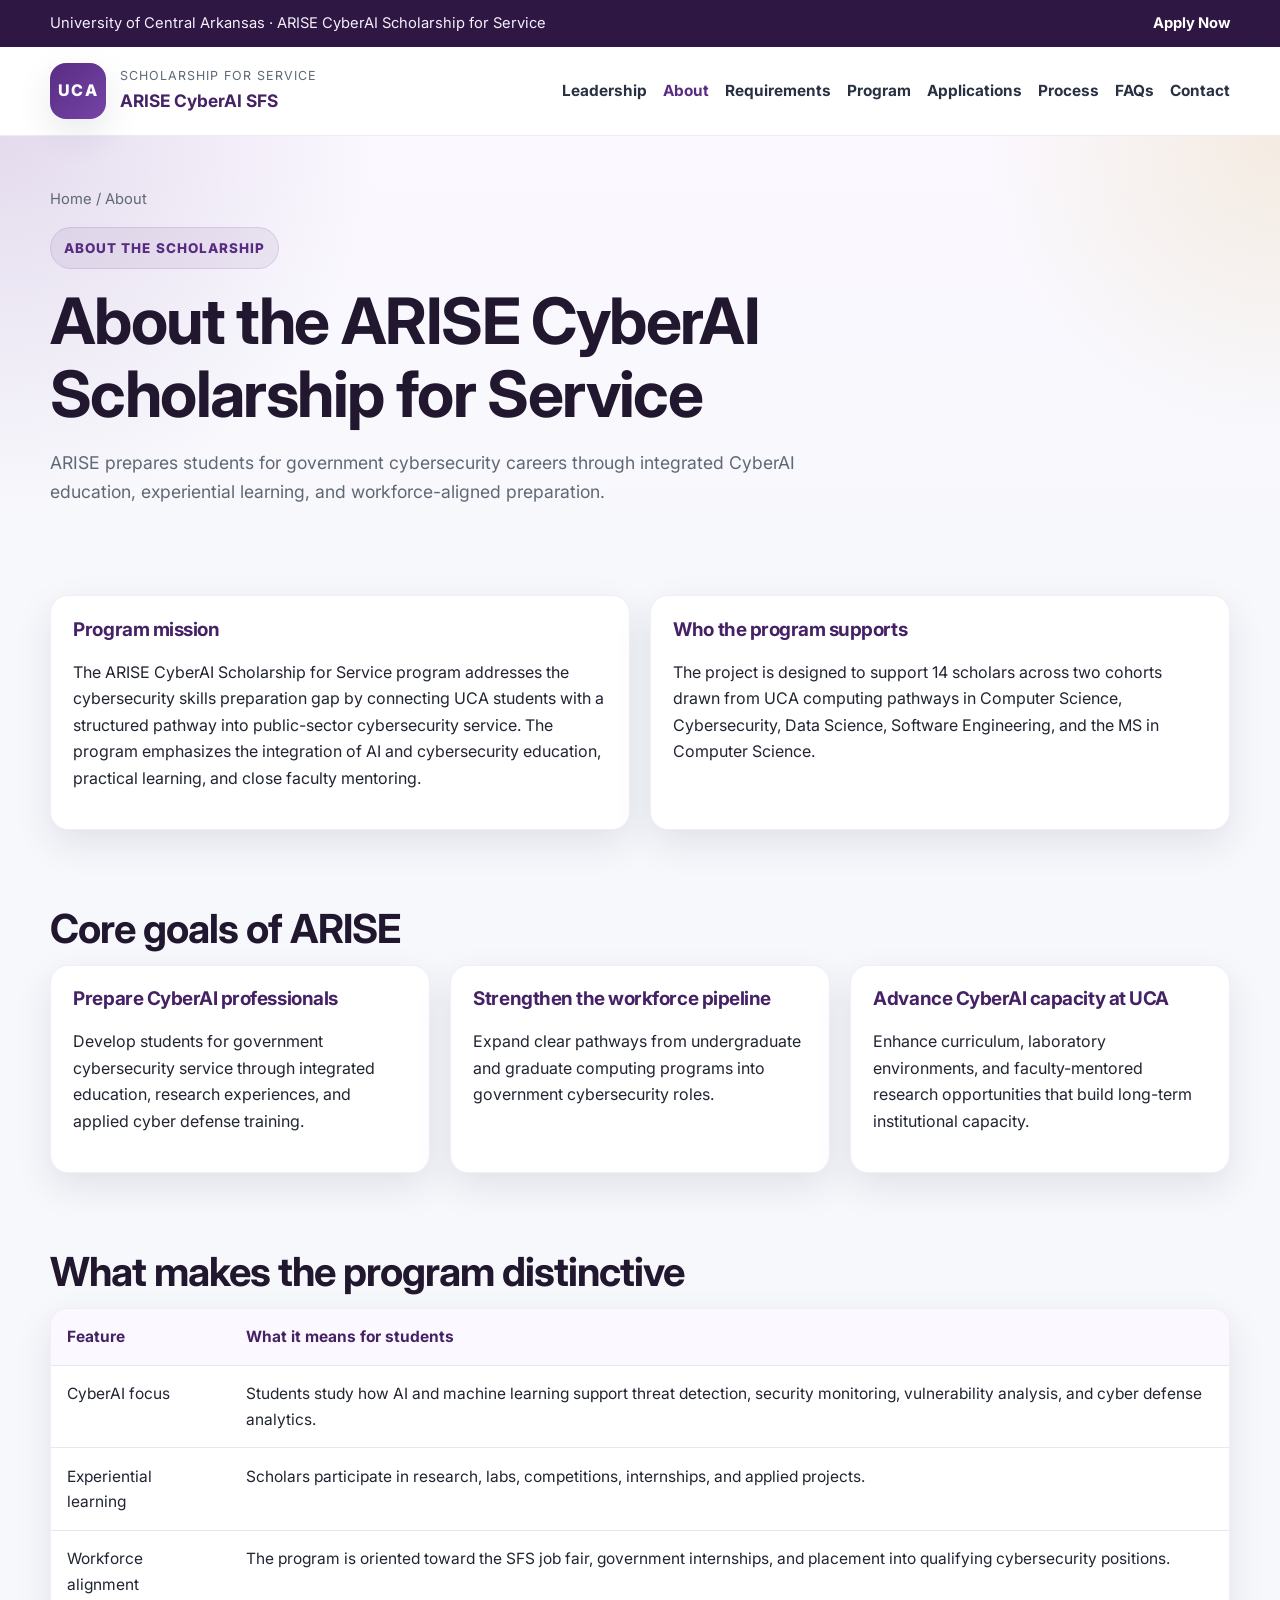
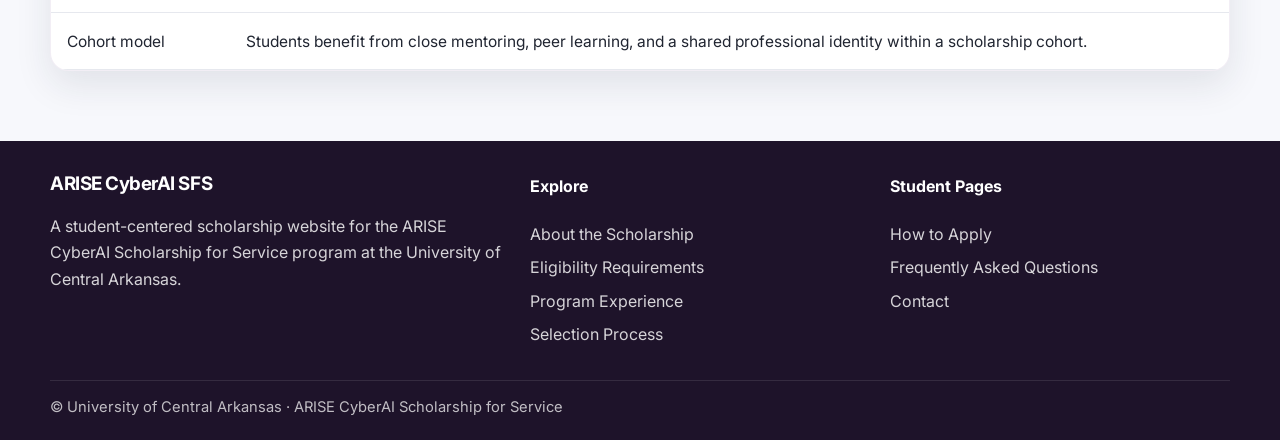
==== about.html @ b88fd4d5 "Update about.html" ====
<!DOCTYPE html>
<html lang="en">
<head>
  <meta charset="UTF-8" />
  <meta name="viewport" content="width=device-width, initial-scale=1.0" />
  <meta name="description" content="ARISE CyberAI Scholarship for Service at the University of Central Arkansas." />
  <title>About | ARISE CyberAI SFS</title>
  <link rel="preconnect" href="https://fonts.googleapis.com">
  <link rel="preconnect" href="https://fonts.gstatic.com" crossorigin>
  <link href="https://fonts.googleapis.com/css2?family=Inter:wght@400;500;600;700;800&display=swap" rel="stylesheet">
  <link rel="stylesheet" href="styles.css" />
</head>
<body>
  <div class="topbar">
    <div class="container">
      <div>University of Central Arkansas · ARISE CyberAI Scholarship for Service</div>
      <div><a href="applications.html">Apply Now</a></div>
    </div>
  </div>
  <header class="site-header">
    <div class="container header-inner">
      <a class="brand" href="index.html" aria-label="ARISE CyberAI SFS home">
        <div class="brand-mark">UCA</div>
        <div>
          <small>Scholarship for Service</small>
          <strong>ARISE CyberAI SFS</strong>
        </div>
      </a>
      <button class="nav-toggle" aria-expanded="false" aria-label="Open navigation">Menu</button>
      <nav>
        <ul><li><a href="leadership.html">Leadership</a></li><li><a href="about.html" class="active">About</a></li><li><a href="requirements.html" class="">Requirements</a></li><li><a href="program.html" class="">Program</a></li><li><a href="applications.html" class="">Applications</a></li><li><a href="process.html" class="">Process</a></li><li><a href="faqs.html" class="">FAQs</a></li><li><a href="contact.html" class="">Contact</a></li></ul>
      </nav>
    </div>
  </header>
  <section class="hero hero-simple"><div class="container"><div class="breadcrumbs"><a href="index.html">Home</a> / About</div><div class="eyebrow">About the Scholarship</div><h1>About the ARISE CyberAI Scholarship for Service</h1><p class="lead">ARISE prepares students for government cybersecurity careers through integrated CyberAI education, experiential learning, and workforce-aligned preparation.</p></div></section>
  <main>
<section><div class="container">
  <div class="grid-2">
    <article class="card">
      <h3>Program mission</h3>
      <p>The ARISE CyberAI Scholarship for Service program addresses the cybersecurity skills preparation gap by connecting UCA students with a structured pathway into public-sector cybersecurity service. The program emphasizes the integration of AI and cybersecurity education, practical learning, and close faculty mentoring.</p>
    </article>
    <article class="card">
      <h3>Who the program supports</h3>
      <p>The project is designed to support 14 scholars across two cohorts drawn from UCA computing pathways in Computer Science, Cybersecurity, Data Science, Software Engineering, and the MS in Computer Science.</p>
    </article>
  </div>
</div></section>
<section><div class="container">
  <h2 class="section-title">Core goals of ARISE</h2>
  <div class="grid-3">
    <article class="card"><h3>Prepare CyberAI professionals</h3><p>Develop students for government cybersecurity service through integrated education, research experiences, and applied cyber defense training.</p></article>
    <article class="card"><h3>Strengthen the workforce pipeline</h3><p>Expand clear pathways from undergraduate and graduate computing programs into government cybersecurity roles.</p></article>
    <article class="card"><h3>Advance CyberAI capacity at UCA</h3><p>Enhance curriculum, laboratory environments, and faculty-mentored research opportunities that build long-term institutional capacity.</p></article>
  </div>
</div></section>
<section><div class="container">
  <h2 class="section-title">What makes the program distinctive</h2>
  <div class="table-wrap">
    <table>
      <thead><tr><th>Feature</th><th>What it means for students</th></tr></thead>
      <tbody>
        <tr><td>CyberAI focus</td><td>Students study how AI and machine learning support threat detection, security monitoring, vulnerability analysis, and cyber defense analytics.</td></tr>
        <tr><td>Experiential learning</td><td>Scholars participate in research, labs, competitions, internships, and applied projects.</td></tr>
        <tr><td>Workforce alignment</td><td>The program is oriented toward the SFS job fair, government internships, and placement into qualifying cybersecurity positions.</td></tr>
        <tr><td>Cohort model</td><td>Students benefit from close mentoring, peer learning, and a shared professional identity within a scholarship cohort.</td></tr>
      </tbody>
    </table>
  </div>
</div></section>
</main>
  <footer>
    <div class="container footer-grid">
      <div>
        <h3>ARISE CyberAI SFS</h3>
        <p>A student-centered scholarship website for the ARISE CyberAI Scholarship for Service program at the University of Central Arkansas.</p>
      </div>
      <div>
        <h4>Explore</h4>
        <ul>
          <li><a href="about.html">About the Scholarship</a></li>
          <li><a href="requirements.html">Eligibility Requirements</a></li>
          <li><a href="program.html">Program Experience</a></li>
          <li><a href="process.html">Selection Process</a></li>
        </ul>
      </div>
      <div>
        <h4>Student Pages</h4>
        <ul>
          <li><a href="applications.html">How to Apply</a></li>
          <li><a href="faqs.html">Frequently Asked Questions</a></li>
          <li><a href="contact.html">Contact</a></li>
        </ul>
      </div>
    </div>
    <div class="container footer-bottom">© University of Central Arkansas · ARISE CyberAI Scholarship for Service</div>
  </footer>
  <script src="script.js"></script>
</body>
</html>
---- styles.css ----
/* ARISE CyberAI SFS Website */
:root {
  --uca-purple: #582c83;
  --uca-purple-dark: #452166;
  --uca-purple-soft: #f4eef9;
  --uca-gray: #7c878e;
  --text: #202531;
  --muted: #5f6875;
  --line: #e6e8ee;
  --bg: #f7f8fc;
  --white: #ffffff;
  --gold: #d4b15a;
  --success: #0f766e;
  --danger: #a53b3b;
  --shadow: 0 14px 36px rgba(29, 35, 58, 0.10);
  --radius: 18px;
  --radius-sm: 12px;
  --maxw: 1180px;
}
* { box-sizing: border-box; }
html { scroll-behavior: smooth; }
body {
  margin: 0;
  font-family: Inter, system-ui, -apple-system, BlinkMacSystemFont, "Segoe UI", sans-serif;
  color: var(--text);
  background: var(--bg);
  line-height: 1.65;
}
a { color: var(--uca-purple); text-decoration: none; }
a:hover { text-decoration: underline; }
img { max-width: 100%; display: block; }
.container { width: min(var(--maxw), calc(100% - 2rem)); margin: 0 auto; }
.topbar {
  background: #2f1744;
  color: #f4effa;
  font-size: 0.92rem;
}
.topbar .container {
  display: flex; justify-content: space-between; gap: 1rem; flex-wrap: wrap; padding: 0.7rem 0;
}
.topbar a { color: #fff; font-weight: 700; }
.site-header {
  position: sticky; top: 0; z-index: 1000;
  background: rgba(255,255,255,0.94); backdrop-filter: blur(10px);
  border-bottom: 1px solid rgba(88,44,131,0.10);
}
.header-inner {
  display: flex; align-items: center; justify-content: space-between; gap: 1rem; padding: 1rem 0;
}
.brand { display:flex; align-items:center; gap:0.9rem; color: inherit; text-decoration:none; }
.brand:hover { text-decoration:none; }
.brand-mark {
  width:56px; height:56px; border-radius:16px; display:grid; place-items:center;
  background: linear-gradient(135deg, var(--uca-purple), #7644a7); color:#fff; font-weight:800; letter-spacing:0.08em;
  box-shadow: var(--shadow);
}
.brand small { display:block; font-size:0.78rem; color:var(--muted); text-transform:uppercase; letter-spacing:0.08em; }
.brand strong { display:block; font-size:1.08rem; color:var(--uca-purple-dark); }
.nav-toggle {
  display:none; border:0; background: var(--uca-purple); color:#fff; padding:0.72rem 1rem; border-radius:12px; font-weight:700; cursor:pointer;
}
nav ul { list-style:none; display:flex; gap:1rem; padding:0; margin:0; align-items:center; flex-wrap:wrap; }
nav a { color:#283041; font-weight:700; font-size:0.96rem; }
nav a:hover, nav a.active { color:var(--uca-purple); text-decoration:none; }
.btn {
  display:inline-flex; align-items:center; justify-content:center; gap:0.45rem;
  padding:0.92rem 1.2rem; border-radius:13px; font-weight:800; border:1px solid transparent; text-decoration:none;
  transition:0.2s ease; cursor:pointer;
}
.btn:hover { transform: translateY(-1px); text-decoration:none; }
.btn-primary { background: var(--uca-purple); color:#fff; box-shadow: var(--shadow); }
.btn-primary:hover { background: var(--uca-purple-dark); }
.btn-secondary { background:#fff; color:var(--uca-purple); border-color: rgba(88,44,131,0.18); }
.btn-light { background: rgba(255,255,255,0.16); border-color: rgba(255,255,255,0.30); color:#fff; }
.hero {
  background:
    radial-gradient(circle at top right, rgba(212,177,90,0.18), transparent 22%),
    radial-gradient(circle at top left, rgba(88,44,131,0.14), transparent 28%),
    linear-gradient(180deg, #fbf8ff 0%, #f7f8fc 100%);
  padding: 4.25rem 0 3rem;
}
.hero-grid { display:grid; grid-template-columns: 1.3fr 0.95fr; gap:2rem; align-items:center; }
.hero-simple { padding: 3.2rem 0 2.1rem; }
.eyebrow {
  display:inline-flex; align-items:center; gap:0.5rem; margin-bottom:1rem;
  font-size:0.84rem; font-weight:800; letter-spacing:0.08em; text-transform:uppercase;
  color: var(--uca-purple); background: rgba(88,44,131,0.08); border:1px solid rgba(88,44,131,0.12);
  padding:0.55rem 0.8rem; border-radius:999px;
}
h1, h2, h3 { line-height:1.14; letter-spacing:-0.025em; }
h1 { font-size: clamp(2.25rem, 5vw, 4rem); margin:0 0 1rem; color:#21172f; }
.hero h1 { max-width: 760px; }
.lead { font-size:1.1rem; color: var(--muted); max-width: 780px; }
.hero-actions, .button-row { display:flex; gap:0.85rem; flex-wrap:wrap; margin-top:1.35rem; }
.hero-card, .card, .faq-item, .timeline-item, .contact-card, .table-wrap, .notice, .highlight-panel {
  background: var(--white); border:1px solid rgba(88,44,131,0.08); border-radius: var(--radius); box-shadow: var(--shadow);
}
.hero-card { padding: 1.5rem; }
.hero-card h2 { margin:0 0 0.6rem; color: var(--uca-purple-dark); font-size:1.2rem; }
.hero-card p { color: var(--muted); margin-top:0; }
.stat-grid { display:grid; grid-template-columns: repeat(2, minmax(0,1fr)); gap:0.85rem; margin-top:1rem; }
.stat { border:1px solid var(--line); border-radius:15px; padding:1rem; background: linear-gradient(180deg, #fff, #faf8fd); }
.stat strong { display:block; font-size:1.6rem; color: var(--uca-purple); margin-bottom:0.2rem; }
.stat span { color: var(--muted); font-size:0.92rem; }
section { padding: 2.35rem 0; }
.section-title { font-size: clamp(1.65rem, 3.2vw, 2.5rem); margin:0 0 0.85rem; color:#21172f; }
.section-intro { color: var(--muted); max-width: 850px; margin-bottom: 1.4rem; }
.grid-2 { display:grid; grid-template-columns: repeat(2, minmax(0,1fr)); gap:1.25rem; }
.grid-3 { display:grid; grid-template-columns: repeat(3, minmax(0,1fr)); gap:1.25rem; }
.card { padding: 1.4rem; }
.card h3 { margin-top:0; font-size:1.18rem; color: var(--uca-purple-dark); }
.kicker { color:var(--uca-purple); font-weight:800; text-transform:uppercase; letter-spacing:0.08em; font-size:0.78rem; }
.list-clean { margin:0.4rem 0 0; padding-left:1.15rem; }
.list-clean li { margin:0.4rem 0; }
.callout-band {
  background: linear-gradient(135deg, var(--uca-purple), #6f3fa0); color:#fff; padding: 2.6rem 0; margin-top: 1rem;
}
.callout-band h2 { margin-top:0; color:#fff; }
.callout-band p { color: rgba(255,255,255,0.92); }
.table-wrap { overflow-x:auto; }
table { width:100%; border-collapse: collapse; font-size:0.97rem; }
th, td { padding:0.95rem 1rem; border-bottom:1px solid var(--line); vertical-align: top; }
th { text-align:left; color: var(--uca-purple-dark); background:#fbf8ff; }
.timeline { display:grid; gap:1rem; }
.timeline-item { padding:1.25rem 1.25rem 1.15rem; position:relative; }
.timeline-item .step { display:inline-grid; place-items:center; width:34px; height:34px; border-radius:50%; background: var(--uca-purple); color:#fff; font-weight:800; margin-bottom:0.8rem; }
.faq-list { display:grid; gap:1rem; }
.faq-item { overflow:hidden; }
.faq-question {
  width:100%; border:0; background:transparent; text-align:left; padding:1.15rem 1.25rem; font:inherit; font-weight:800; color:#241b33; cursor:pointer;
  display:flex; justify-content:space-between; gap:1rem; align-items:center;
}
.faq-answer { padding:0 1.25rem 1.15rem; color: var(--muted); display:none; }
.faq-item.open .faq-answer { display:block; }
.faq-item.open .faq-question span:last-child { transform: rotate(45deg); }
.notice { padding:1rem 1.15rem; border-left: 4px solid var(--uca-purple); }
.highlight-panel { padding:1.35rem; background: linear-gradient(180deg, #ffffff, #faf8fd); }
.breadcrumbs { font-size:0.92rem; color:var(--muted); margin-bottom:1rem; }
.breadcrumbs a { color: var(--muted); }
.contact-grid { display:grid; grid-template-columns: 0.95fr 1.05fr; gap:1.25rem; }
.contact-card { padding:1.35rem; }
.contact-card h3 { margin-top:0; color: var(--uca-purple-dark); }
.form-grid { display:grid; grid-template-columns: repeat(2, minmax(0,1fr)); gap:0.95rem; }
label { display:block; font-weight:700; margin-bottom:0.38rem; color:#283041; }
input, select, textarea {
  width:100%; padding:0.92rem 0.95rem; border-radius:12px; border:1px solid #d7dce7; background:#fff; font:inherit; color:inherit;
}
textarea { min-height: 160px; resize: vertical; }
input:focus, select:focus, textarea:focus { outline:2px solid rgba(88,44,131,0.14); border-color: var(--uca-purple); }
footer {
  margin-top:2rem; background:#1e132a; color:#f1edf6;
}
.footer-grid { display:grid; grid-template-columns: 1.15fr 0.85fr 0.85fr; gap:1.25rem; padding:2rem 0; }
footer h3, footer h4 { color:#fff; margin-top:0; }
footer p, footer li, footer a { color: rgba(255,255,255,0.82); }
footer ul { list-style:none; padding:0; margin:0; display:grid; gap:0.45rem; }
.footer-bottom { padding:0.9rem 0 1.3rem; border-top:1px solid rgba(255,255,255,0.10); color: rgba(255,255,255,0.72); font-size:0.92rem; }
.page-actions { display:flex; gap:0.8rem; flex-wrap:wrap; margin-top:1.2rem; }
@media (max-width: 980px) {
  .hero-grid, .grid-2, .grid-3, .contact-grid, .footer-grid { grid-template-columns: 1fr; }
  .nav-toggle { display:inline-flex; }
  nav {
    display:none; position:absolute; inset:100% 1rem auto 1rem; background:#fff; border:1px solid rgba(88,44,131,0.12); border-radius:16px; box-shadow: var(--shadow); padding:1rem;
  }
  nav.open { display:block; }
  nav ul { flex-direction:column; align-items:flex-start; }
}
@media (max-width: 700px) {
  .stat-grid, .form-grid { grid-template-columns: 1fr; }
  .hero, .hero-simple { padding-top: 2.6rem; }
  h1 { font-size: 2.25rem; }
}
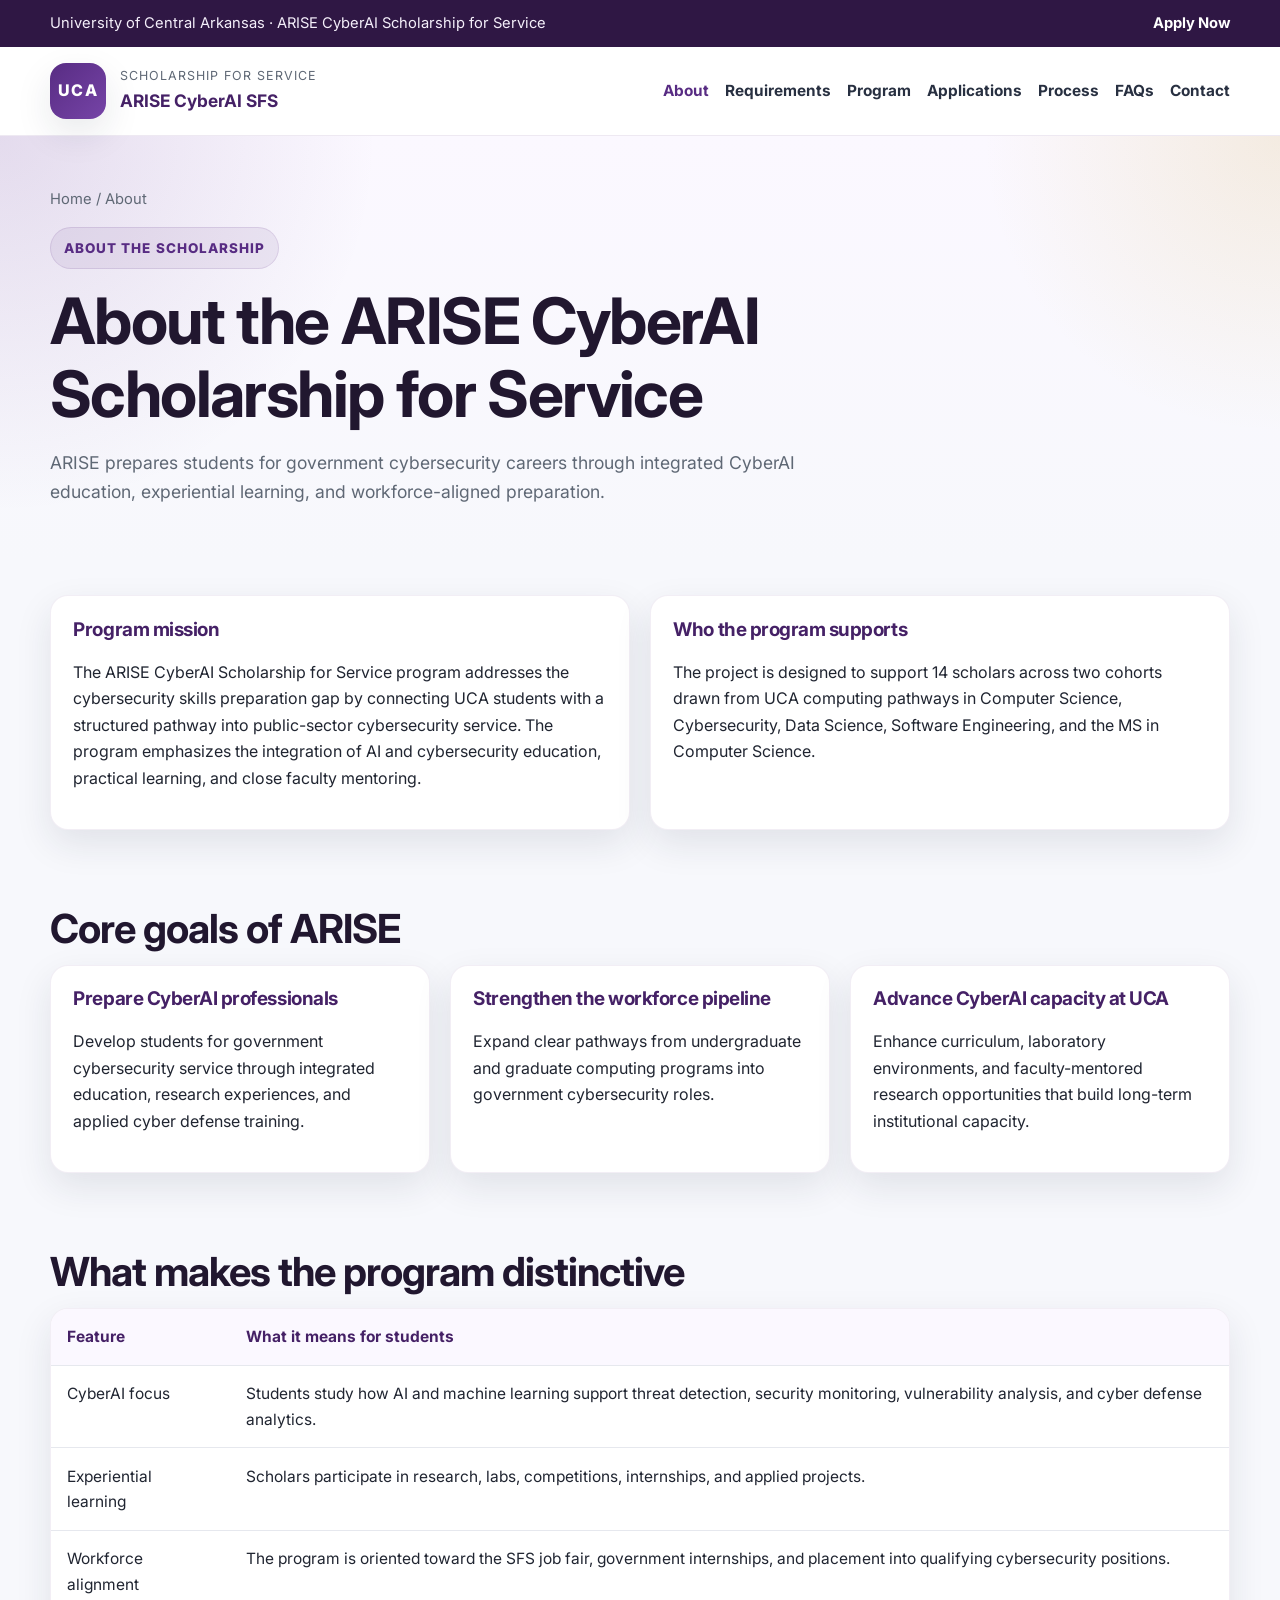
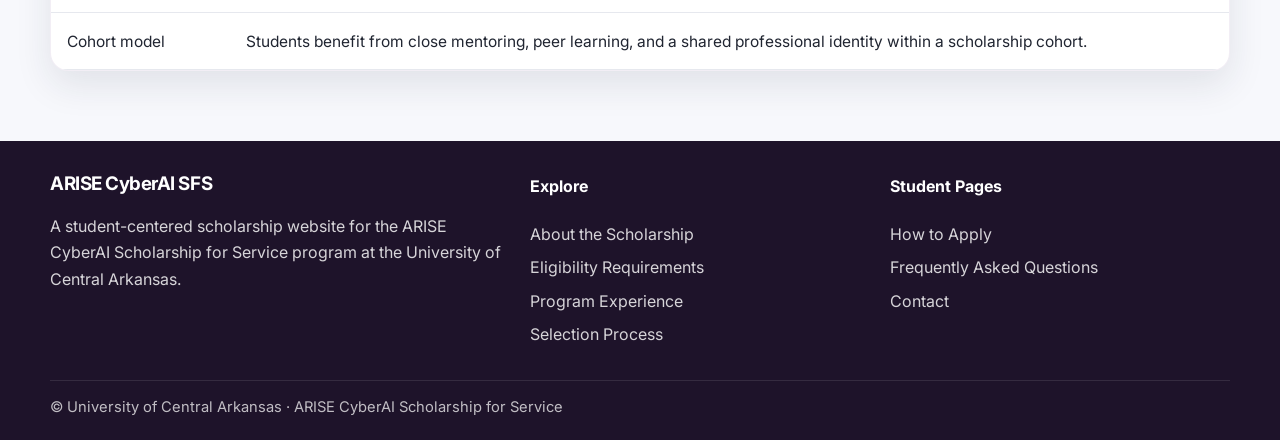
==== commit 45e0e495: "Update about.html" ====
--- a/about.html
+++ b/about.html
@@ -28,7 +28,7 @@
       </a>
       <button class="nav-toggle" aria-expanded="false" aria-label="Open navigation">Menu</button>
       <nav>
-        <ul><li><a href="leadership.html">Leadership</a></li><li><a href="about.html" class="active">About</a></li><li><a href="requirements.html" class="">Requirements</a></li><li><a href="program.html" class="">Program</a></li><li><a href="applications.html" class="">Applications</a></li><li><a href="process.html" class="">Process</a></li><li><a href="faqs.html" class="">FAQs</a></li><li><a href="contact.html" class="">Contact</a></li></ul>
+        <ul><li><a href="about.html" class="active">About</a></li><li><a href="requirements.html" class="">Requirements</a></li><li><a href="program.html" class="">Program</a></li><li><a href="applications.html" class="">Applications</a></li><li><a href="process.html" class="">Process</a></li><li><a href="faqs.html" class="">FAQs</a></li><li><a href="contact.html" class="">Contact</a></li></ul>
       </nav>
     </div>
   </header>
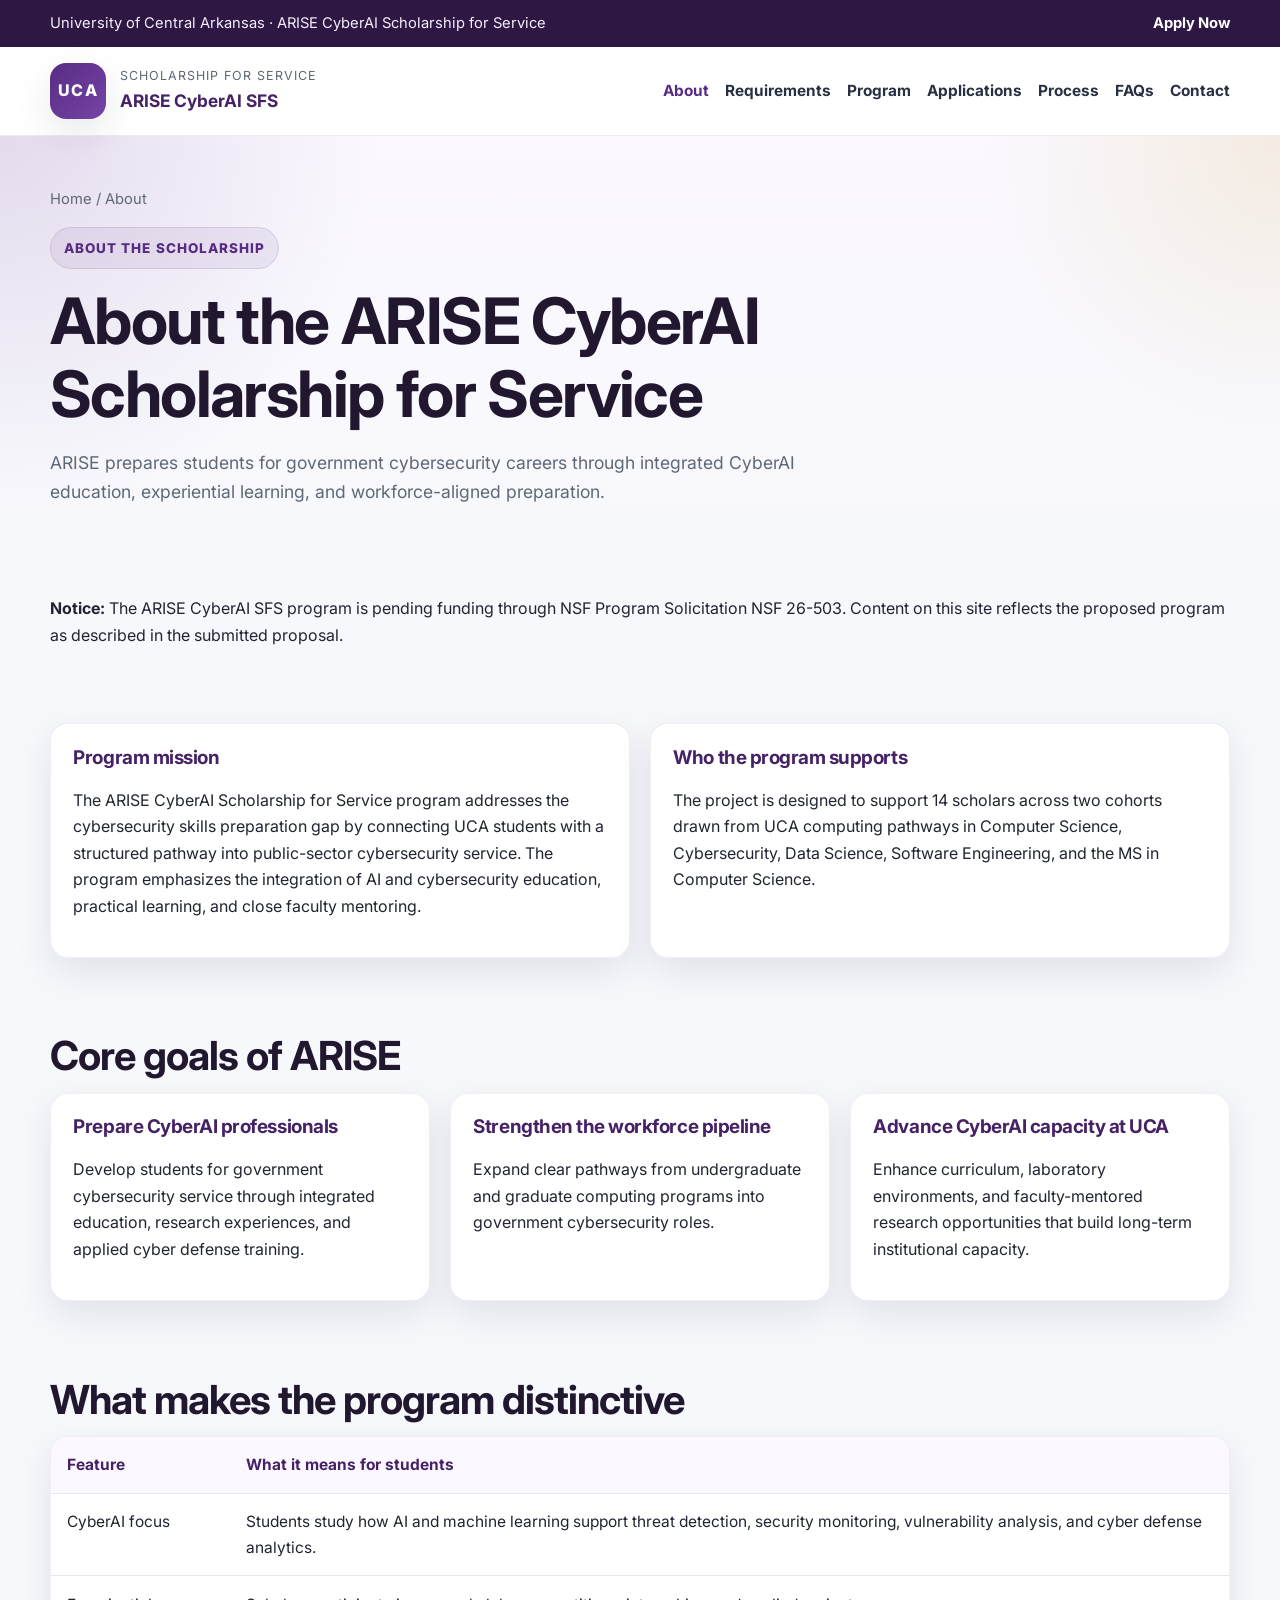
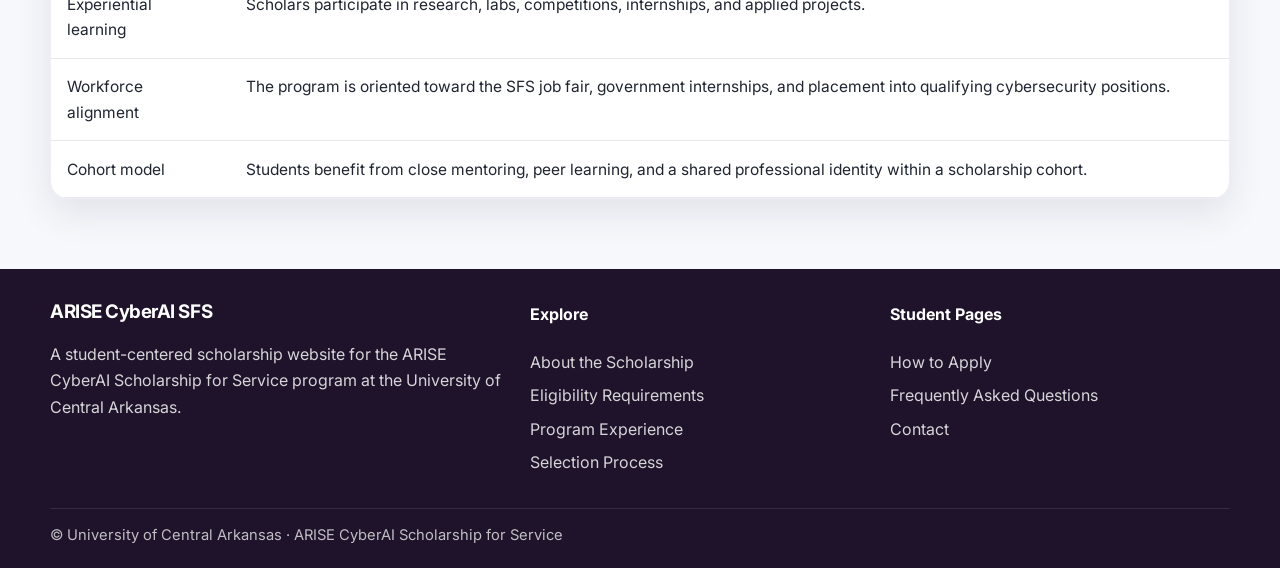
==== commit 7118c5a7: "Update about.html" ====
--- a/about.html
+++ b/about.html
@@ -32,8 +32,20 @@
       </nav>
     </div>
   </header>
-  <section class="hero hero-simple"><div class="container"><div class="breadcrumbs"><a href="index.html">Home</a> / About</div><div class="eyebrow">About the Scholarship</div><h1>About the ARISE CyberAI Scholarship for Service</h1><p class="lead">ARISE prepares students for government cybersecurity careers through integrated CyberAI education, experiential learning, and workforce-aligned preparation.</p></div></section>
-  <main>
+  <section class="hero hero-simple"><div class="container"><div class="breadcrumbs"><a href="index.html">Home</a> / About</div><div class="eyebrow">About the Scholarship</div><h1>About the ARISE CyberAI Scholarship for Service</h1><p class="lead">ARISE prepares students for government cybersecurity careers through integrated CyberAI education, experiential learning, and workforce-aligned preparation.</p></div>
+  
+</section>
+
+<section>
+  <div class="container">
+    <div class="alert-warning">
+      <strong>Notice:</strong> The ARISE CyberAI SFS program is pending funding through NSF Program Solicitation NSF 26-503. Content on this site reflects the proposed program as described in the submitted proposal.
+    </div>
+  </div>
+</section>
+
+<main>
+  
 <section><div class="container">
   <div class="grid-2">
     <article class="card">
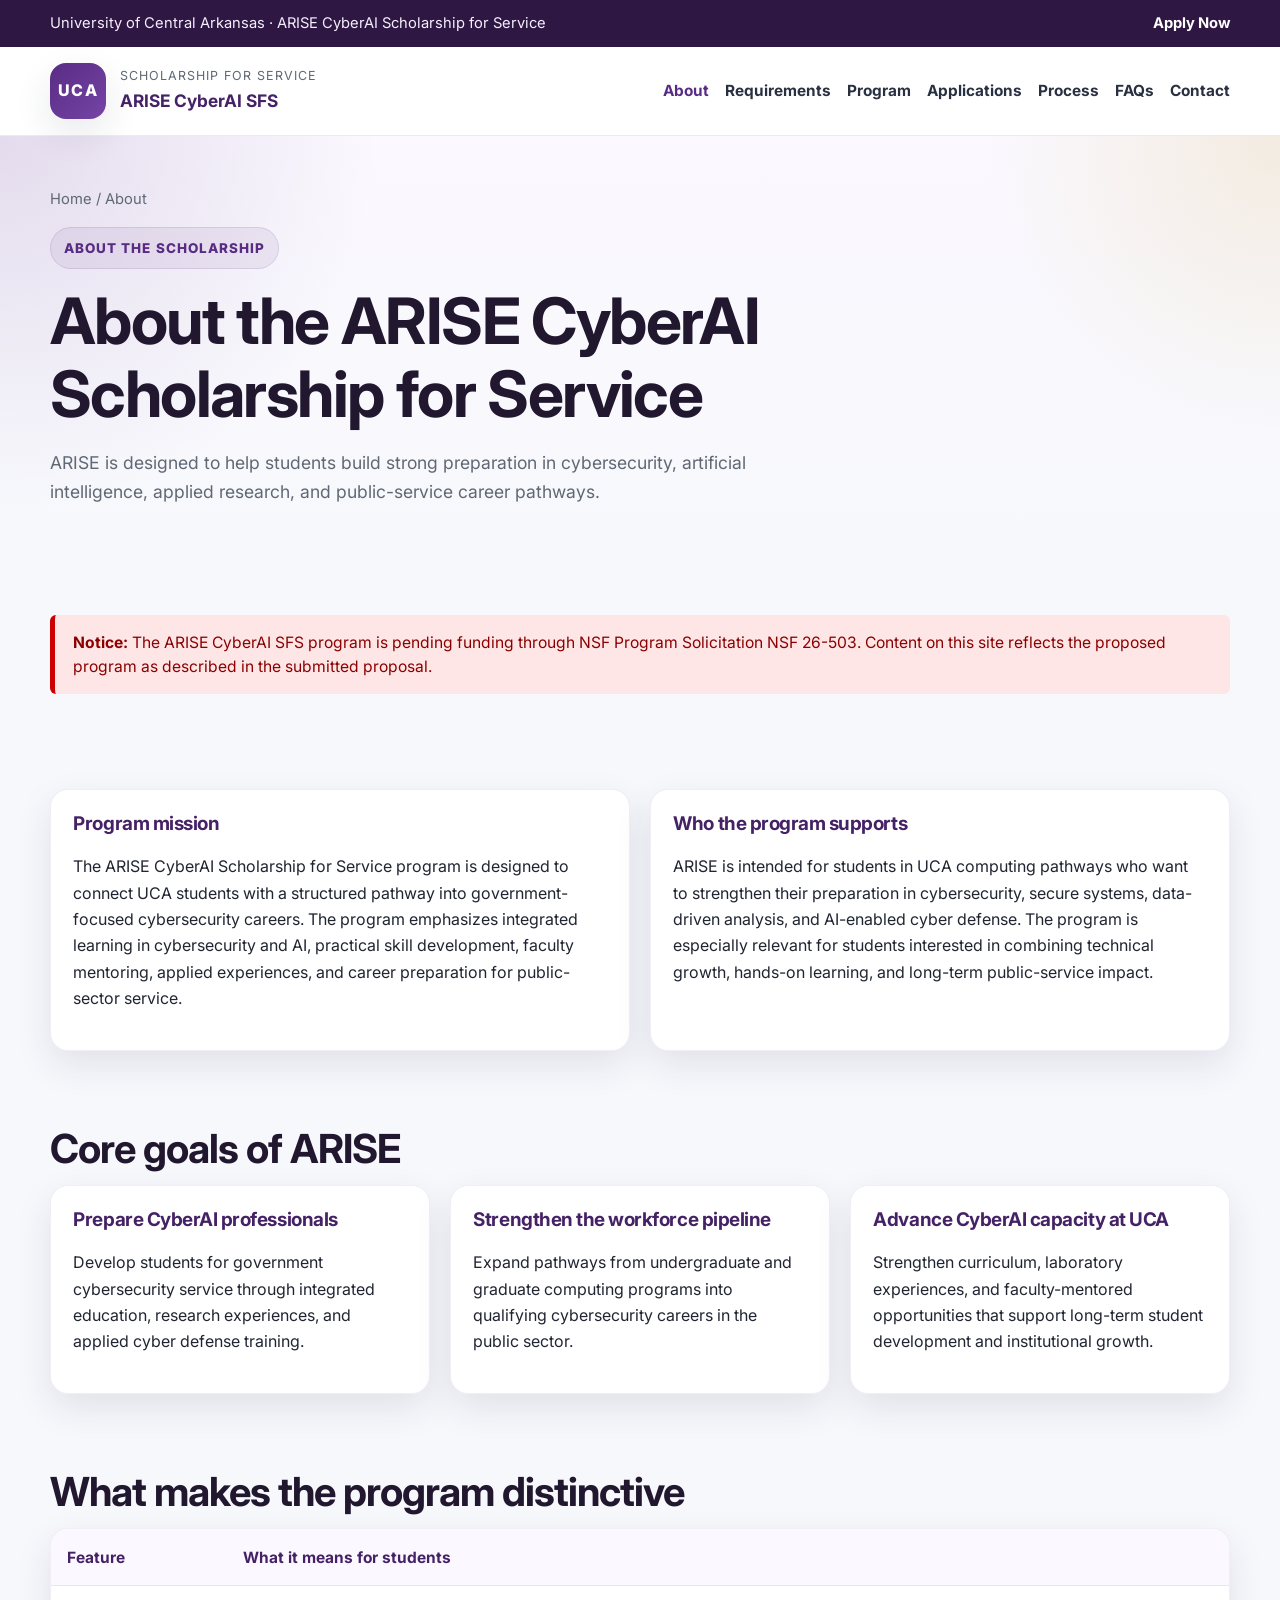
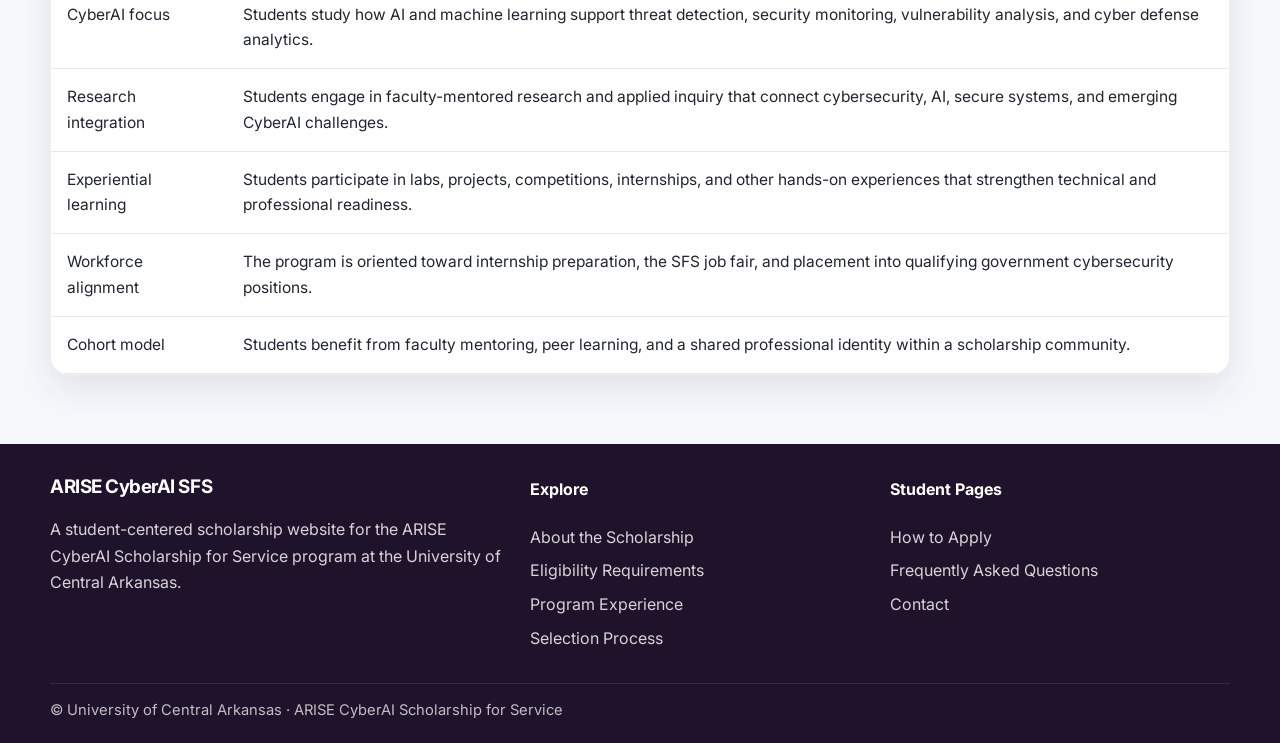
==== commit d134aa85: "Update about.html" ====
--- a/about.html
+++ b/about.html
@@ -17,6 +17,7 @@
       <div><a href="applications.html">Apply Now</a></div>
     </div>
   </div>
+
   <header class="site-header">
     <div class="container header-inner">
       <a class="brand" href="index.html" aria-label="ARISE CyberAI SFS home">
@@ -28,59 +29,151 @@
       </a>
       <button class="nav-toggle" aria-expanded="false" aria-label="Open navigation">Menu</button>
       <nav>
-        <ul><li><a href="about.html" class="active">About</a></li><li><a href="requirements.html" class="">Requirements</a></li><li><a href="program.html" class="">Program</a></li><li><a href="applications.html" class="">Applications</a></li><li><a href="process.html" class="">Process</a></li><li><a href="faqs.html" class="">FAQs</a></li><li><a href="contact.html" class="">Contact</a></li></ul>
+        <ul>
+          <li><a href="about.html" class="active">About</a></li>
+          <li><a href="requirements.html">Requirements</a></li>
+          <li><a href="program.html">Program</a></li>
+          <li><a href="applications.html">Applications</a></li>
+          <li><a href="process.html">Process</a></li>
+          <li><a href="faqs.html">FAQs</a></li>
+          <li><a href="contact.html">Contact</a></li>
+        </ul>
       </nav>
     </div>
   </header>
-  <section class="hero hero-simple"><div class="container"><div class="breadcrumbs"><a href="index.html">Home</a> / About</div><div class="eyebrow">About the Scholarship</div><h1>About the ARISE CyberAI Scholarship for Service</h1><p class="lead">ARISE prepares students for government cybersecurity careers through integrated CyberAI education, experiential learning, and workforce-aligned preparation.</p></div>
-  
-</section>
-
-<section>
-  <div class="container">
-    <div class="alert-warning">
-      <strong>Notice:</strong> The ARISE CyberAI SFS program is pending funding through NSF Program Solicitation NSF 26-503. Content on this site reflects the proposed program as described in the submitted proposal.
-    </div>
-  </div>
-</section>
-
-<main>
-  
-<section><div class="container">
-  <div class="grid-2">
-    <article class="card">
-      <h3>Program mission</h3>
-      <p>The ARISE CyberAI Scholarship for Service program addresses the cybersecurity skills preparation gap by connecting UCA students with a structured pathway into public-sector cybersecurity service. The program emphasizes the integration of AI and cybersecurity education, practical learning, and close faculty mentoring.</p>
-    </article>
-    <article class="card">
-      <h3>Who the program supports</h3>
-      <p>The project is designed to support 14 scholars across two cohorts drawn from UCA computing pathways in Computer Science, Cybersecurity, Data Science, Software Engineering, and the MS in Computer Science.</p>
-    </article>
-  </div>
-</div></section>
-<section><div class="container">
-  <h2 class="section-title">Core goals of ARISE</h2>
-  <div class="grid-3">
-    <article class="card"><h3>Prepare CyberAI professionals</h3><p>Develop students for government cybersecurity service through integrated education, research experiences, and applied cyber defense training.</p></article>
-    <article class="card"><h3>Strengthen the workforce pipeline</h3><p>Expand clear pathways from undergraduate and graduate computing programs into government cybersecurity roles.</p></article>
-    <article class="card"><h3>Advance CyberAI capacity at UCA</h3><p>Enhance curriculum, laboratory environments, and faculty-mentored research opportunities that build long-term institutional capacity.</p></article>
-  </div>
-</div></section>
-<section><div class="container">
-  <h2 class="section-title">What makes the program distinctive</h2>
-  <div class="table-wrap">
-    <table>
-      <thead><tr><th>Feature</th><th>What it means for students</th></tr></thead>
-      <tbody>
-        <tr><td>CyberAI focus</td><td>Students study how AI and machine learning support threat detection, security monitoring, vulnerability analysis, and cyber defense analytics.</td></tr>
-        <tr><td>Experiential learning</td><td>Scholars participate in research, labs, competitions, internships, and applied projects.</td></tr>
-        <tr><td>Workforce alignment</td><td>The program is oriented toward the SFS job fair, government internships, and placement into qualifying cybersecurity positions.</td></tr>
-        <tr><td>Cohort model</td><td>Students benefit from close mentoring, peer learning, and a shared professional identity within a scholarship cohort.</td></tr>
-      </tbody>
-    </table>
-  </div>
-</div></section>
-</main>
+
+  <section class="hero hero-simple">
+    <div class="container">
+      <div class="breadcrumbs"><a href="index.html">Home</a> / About</div>
+      <div class="eyebrow">About the Scholarship</div>
+      <h1>About the ARISE CyberAI Scholarship for Service</h1>
+      <p class="lead">
+        ARISE is designed to help students build strong preparation in cybersecurity, artificial intelligence,
+        applied research, and public-service career pathways.
+      </p>
+    </div>
+  </section>
+
+  <section>
+    <div class="container">
+      <div class="alert-warning">
+        <strong>Notice:</strong> The ARISE CyberAI SFS program is pending funding through NSF Program Solicitation NSF 26-503. Content on this site reflects the proposed program as described in the submitted proposal.
+      </div>
+    </div>
+  </section>
+
+  <main>
+    <section>
+      <div class="container">
+        <div class="grid-2">
+          <article class="card">
+            <h3>Program mission</h3>
+            <p>
+              The ARISE CyberAI Scholarship for Service program is designed to connect UCA students
+              with a structured pathway into government-focused cybersecurity careers. The program emphasizes
+              integrated learning in cybersecurity and AI, practical skill development, faculty mentoring,
+              applied experiences, and career preparation for public-sector service.
+            </p>
+          </article>
+
+          <article class="card">
+            <h3>Who the program supports</h3>
+            <p>
+              ARISE is intended for students in UCA computing pathways who want to strengthen their preparation
+              in cybersecurity, secure systems, data-driven analysis, and AI-enabled cyber defense. The program
+              is especially relevant for students interested in combining technical growth, hands-on learning,
+              and long-term public-service impact.
+            </p>
+          </article>
+        </div>
+      </div>
+    </section>
+
+    <section>
+      <div class="container">
+        <h2 class="section-title">Core goals of ARISE</h2>
+        <div class="grid-3">
+          <article class="card">
+            <h3>Prepare CyberAI professionals</h3>
+            <p>
+              Develop students for government cybersecurity service through integrated education,
+              research experiences, and applied cyber defense training.
+            </p>
+          </article>
+
+          <article class="card">
+            <h3>Strengthen the workforce pipeline</h3>
+            <p>
+              Expand pathways from undergraduate and graduate computing programs into
+              qualifying cybersecurity careers in the public sector.
+            </p>
+          </article>
+
+          <article class="card">
+            <h3>Advance CyberAI capacity at UCA</h3>
+            <p>
+              Strengthen curriculum, laboratory experiences, and faculty-mentored opportunities
+              that support long-term student development and institutional growth.
+            </p>
+          </article>
+        </div>
+      </div>
+    </section>
+
+    <section>
+      <div class="container">
+        <h2 class="section-title">What makes the program distinctive</h2>
+        <div class="table-wrap">
+          <table>
+            <thead>
+              <tr>
+                <th>Feature</th>
+                <th>What it means for students</th>
+              </tr>
+            </thead>
+            <tbody>
+              <tr>
+                <td>CyberAI focus</td>
+                <td>
+                  Students study how AI and machine learning support threat detection, security monitoring,
+                  vulnerability analysis, and cyber defense analytics.
+                </td>
+              </tr>
+              <tr>
+                <td>Research integration</td>
+                <td>
+                  Students engage in faculty-mentored research and applied inquiry that connect cybersecurity,
+                  AI, secure systems, and emerging CyberAI challenges.
+                </td>
+              </tr>
+              <tr>
+                <td>Experiential learning</td>
+                <td>
+                  Students participate in labs, projects, competitions, internships, and other hands-on
+                  experiences that strengthen technical and professional readiness.
+                </td>
+              </tr>
+              <tr>
+                <td>Workforce alignment</td>
+                <td>
+                  The program is oriented toward internship preparation, the SFS job fair, and placement
+                  into qualifying government cybersecurity positions.
+                </td>
+              </tr>
+              <tr>
+                <td>Cohort model</td>
+                <td>
+                  Students benefit from faculty mentoring, peer learning, and a shared professional identity
+                  within a scholarship community.
+                </td>
+              </tr>
+            </tbody>
+          </table>
+        </div>
+      </div>
+    </section>
+  </main>
+
   <footer>
     <div class="container footer-grid">
       <div>
@@ -107,6 +200,7 @@
     </div>
     <div class="container footer-bottom">© University of Central Arkansas · ARISE CyberAI Scholarship for Service</div>
   </footer>
+
   <script src="script.js"></script>
 </body>
 </html>
--- a/styles.css
+++ b/styles.css
@@ -170,3 +170,31 @@
   .hero, .hero-simple { padding-top: 2.6rem; }
   h1 { font-size: 2.25rem; }
 }
+
+
+.alert-warning {
+  background-color: #ffe6e6;
+  border-left: 5px solid #cc0000;
+  color: #8b0000;
+  padding: 16px 18px;
+  border-radius: 6px;
+  font-size: 0.98rem;
+  line-height: 1.5;
+  margin: 20px 0;
+}
+
+.home-page main {
+  padding-bottom: 0;
+}
+
+.home-page .callout-band {
+  margin-bottom: 0;
+}
+
+.home-page .callout-band .container {
+  margin-bottom: 0;
+}
+
+.home-page footer {
+  margin-top: 0;
+}
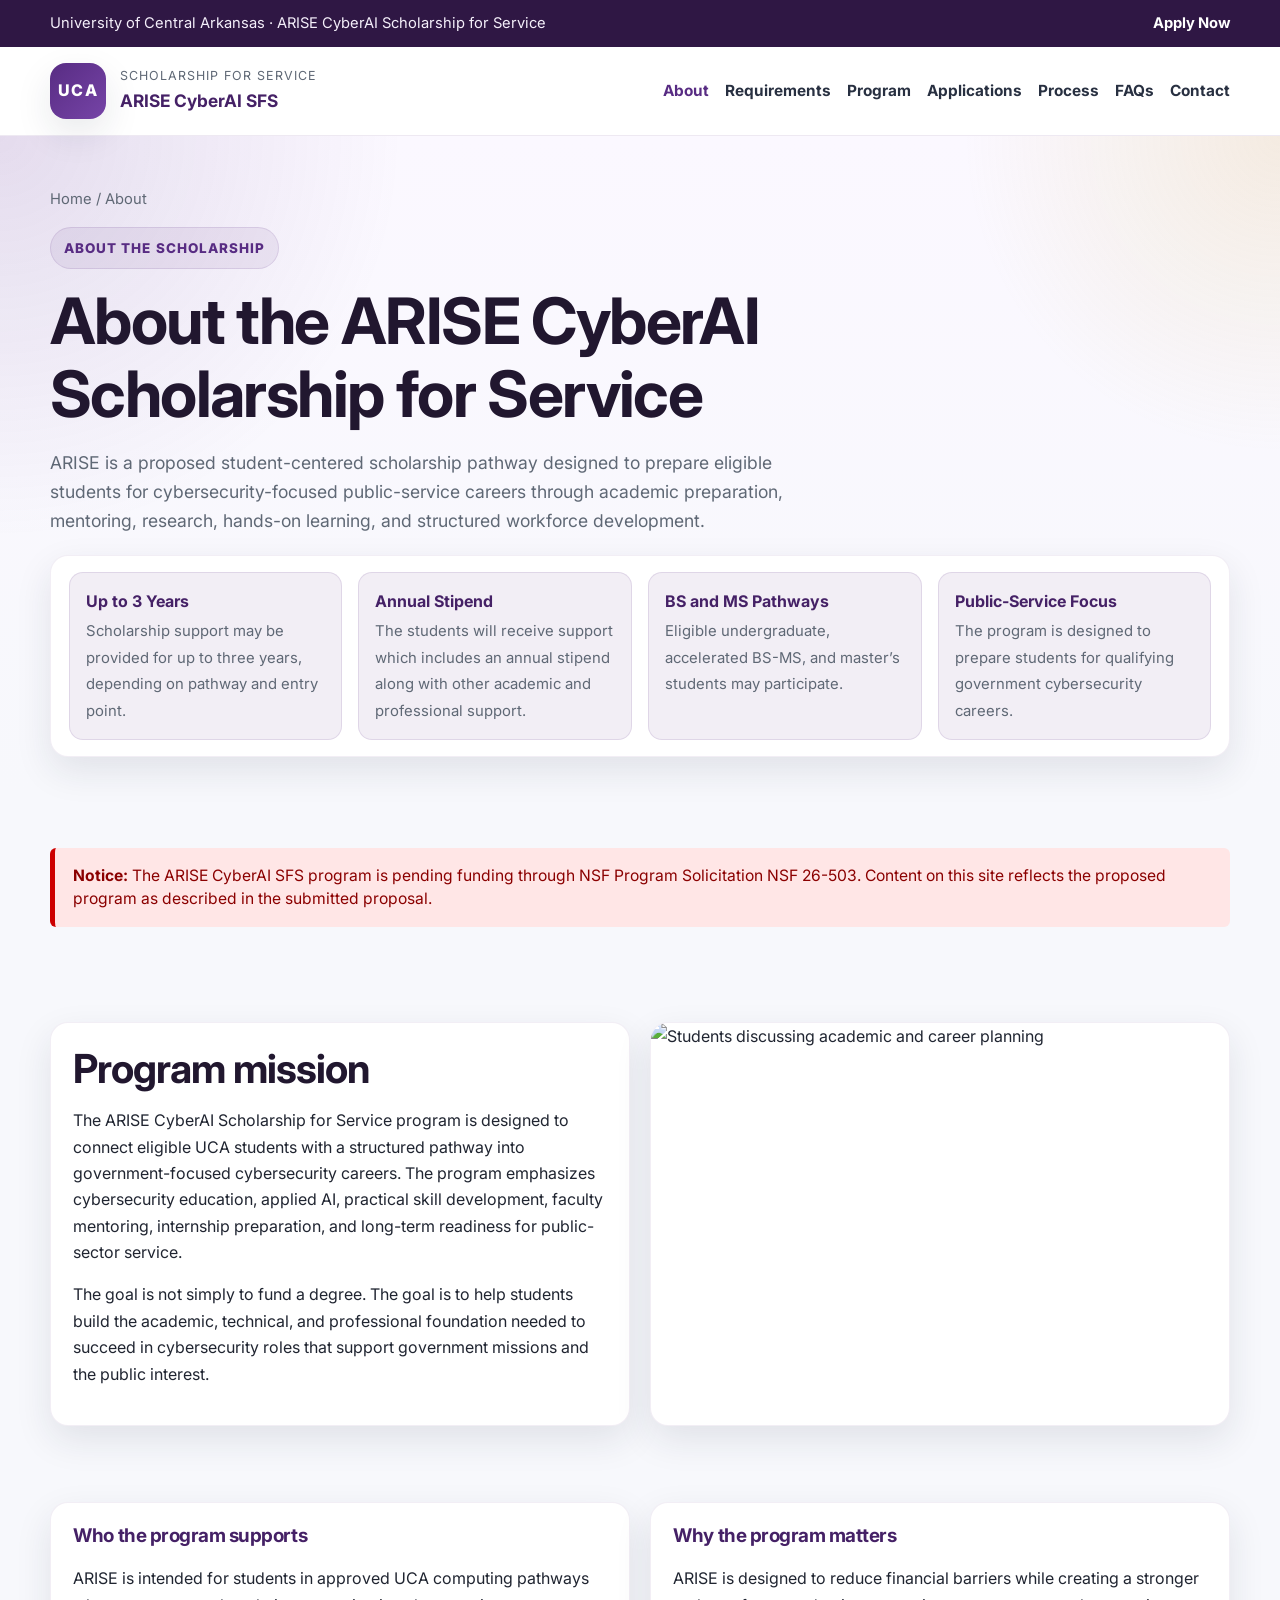
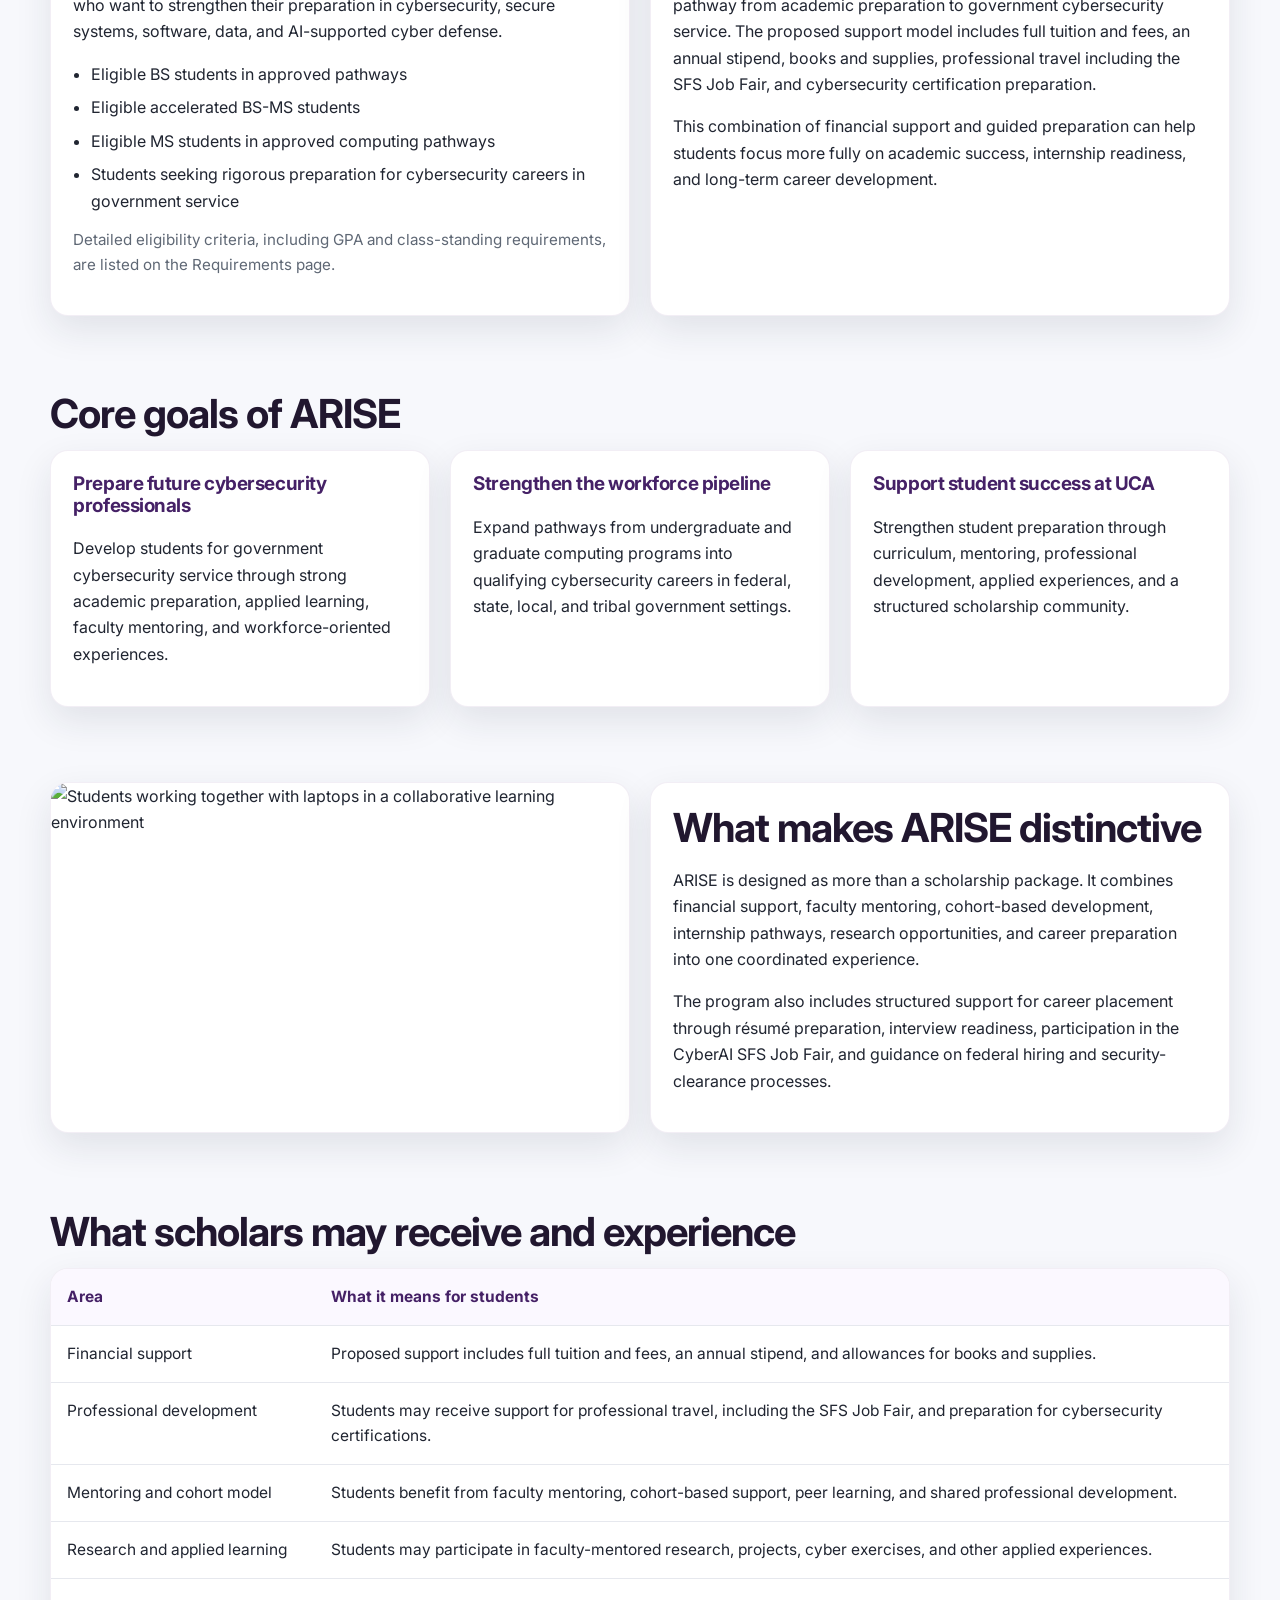
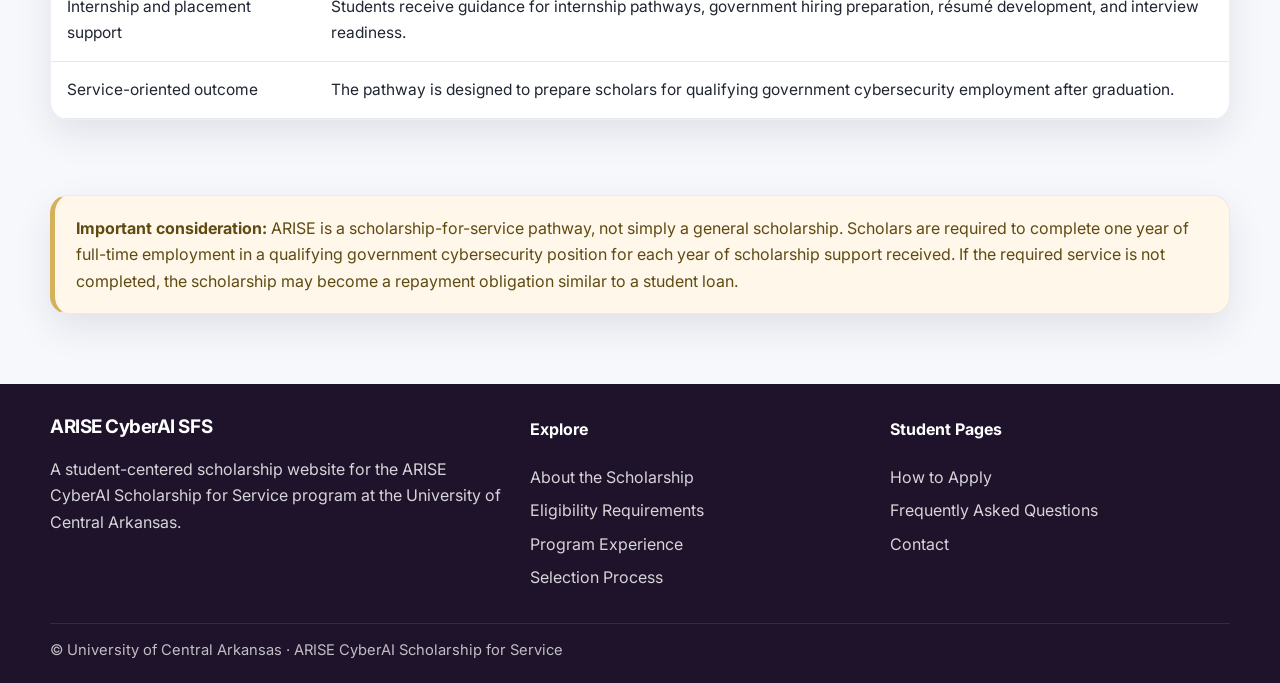
==== commit 9efe9683: "Add files via upload" ====
--- a/about.html
+++ b/about.html
@@ -3,12 +3,113 @@
 <head>
   <meta charset="UTF-8" />
   <meta name="viewport" content="width=device-width, initial-scale=1.0" />
-  <meta name="description" content="ARISE CyberAI Scholarship for Service at the University of Central Arkansas." />
+  <meta
+    name="description"
+    content="About the ARISE CyberAI Scholarship for Service at the University of Central Arkansas."
+  />
   <title>About | ARISE CyberAI SFS</title>
   <link rel="preconnect" href="https://fonts.googleapis.com">
   <link rel="preconnect" href="https://fonts.gstatic.com" crossorigin>
   <link href="https://fonts.googleapis.com/css2?family=Inter:wght@400;500;600;700;800&display=swap" rel="stylesheet">
   <link rel="stylesheet" href="styles.css" />
+  <style>
+    .photo-card,
+    .info-panel,
+    .important-box,
+    .summary-strip {
+      background: var(--white);
+      border: 1px solid rgba(88,44,131,0.08);
+      border-radius: var(--radius);
+      box-shadow: var(--shadow);
+    }
+
+    .photo-card {
+      overflow: hidden;
+      min-height: 100%;
+    }
+
+    .photo-card img {
+      width: 100%;
+      height: 100%;
+      min-height: 320px;
+      object-fit: cover;
+      display: block;
+    }
+
+    .summary-strip {
+      padding: 1rem 1.1rem;
+      margin-top: 1.2rem;
+    }
+
+    .summary-grid {
+      display: grid;
+      grid-template-columns: repeat(4, minmax(0,1fr));
+      gap: 1rem;
+    }
+
+    .summary-item {
+      background: rgba(88,44,131,0.08);
+      border: 1px solid rgba(88,44,131,0.12);
+      border-radius: 14px;
+      padding: 0.95rem 1rem;
+    }
+
+    .summary-item strong {
+      display: block;
+      color: var(--uca-purple-dark);
+      font-size: 1rem;
+      margin-bottom: 0.2rem;
+    }
+
+    .summary-item span {
+      color: var(--muted);
+      font-size: 0.93rem;
+    }
+
+    .split-feature {
+      display: grid;
+      grid-template-columns: 1fr 1fr;
+      gap: 1.25rem;
+      align-items: stretch;
+    }
+
+    .info-panel {
+      padding: 1.4rem;
+    }
+
+    .important-box {
+      padding: 1.2rem 1.3rem;
+      background: #fff8ea;
+      border-left: 5px solid var(--gold);
+    }
+
+    .important-box p {
+      margin: 0;
+      color: #5f4a12;
+    }
+
+    .clean-list {
+      margin: 0.6rem 0 0;
+      padding-left: 1.1rem;
+    }
+
+    .clean-list li {
+      margin: 0.45rem 0;
+    }
+
+    .mini-note {
+      color: var(--muted);
+      font-size: 0.95rem;
+      margin-top: 0.8rem;
+    }
+
+    @media (max-width: 980px) {
+      .summary-grid,
+      .split-feature {
+        grid-template-columns: 1fr;
+      }
+    }
+  </style>
 </head>
 <body>
   <div class="topbar">
@@ -48,41 +149,99 @@
       <div class="eyebrow">About the Scholarship</div>
       <h1>About the ARISE CyberAI Scholarship for Service</h1>
       <p class="lead">
-        ARISE is designed to help students build strong preparation in cybersecurity, artificial intelligence,
-        applied research, and public-service career pathways.
+        ARISE is a proposed student-centered scholarship pathway designed to prepare eligible students
+        for cybersecurity-focused public-service careers through academic preparation, mentoring, research,
+        hands-on learning, and structured workforce development.
       </p>
+
+      <div class="summary-strip">
+        <div class="summary-grid">
+          <div class="summary-item">
+            <strong>Up to 3 Years</strong>
+            <span>Scholarship support may be provided for up to three years, depending on pathway and entry point.</span>
+          </div>
+          <div class="summary-item">
+            <strong>Annual Stipend</strong>
+            <span>The students will receive support which includes an annual stipend along with other academic and professional support.</span>
+          </div>
+          <div class="summary-item">
+            <strong>BS and MS Pathways</strong>
+            <span>Eligible undergraduate, accelerated BS-MS, and master’s students may participate.</span>
+          </div>
+          <div class="summary-item">
+            <strong>Public-Service Focus</strong>
+            <span>The program is designed to prepare students for qualifying government cybersecurity careers.</span>
+          </div>
+        </div>
+      </div>
     </div>
   </section>
 
   <section>
     <div class="container">
       <div class="alert-warning">
-        <strong>Notice:</strong> The ARISE CyberAI SFS program is pending funding through NSF Program Solicitation NSF 26-503. Content on this site reflects the proposed program as described in the submitted proposal.
+        <strong>Notice:</strong> The ARISE CyberAI SFS program is pending funding through NSF Program Solicitation NSF 26-503.
+        Content on this site reflects the proposed program as described in the submitted proposal.
       </div>
     </div>
   </section>
 
   <main>
+    <section>
+      <div class="container split-feature">
+        <article class="info-panel">
+          <h2 class="section-title">Program mission</h2>
+          <p>
+            The ARISE CyberAI Scholarship for Service program is designed to connect eligible UCA students
+            with a structured pathway into government-focused cybersecurity careers. The program emphasizes
+            cybersecurity education, applied AI, practical skill development, faculty mentoring, internship preparation,
+            and long-term readiness for public-sector service.
+          </p>
+          <p>
+            The goal is not simply to fund a degree. The goal is to help students build the academic,
+            technical, and professional foundation needed to succeed in cybersecurity roles that support government missions and the public interest.
+          </p>
+        </article>
+
+        <div class="photo-card">
+          <img
+            src="https://images.unsplash.com/photo-1523240795612-9a054b0db644?auto=format&fit=crop&w=1200&q=80"
+            alt="Students discussing academic and career planning"
+          />
+        </div>
+      </div>
+    </section>
+
     <section>
       <div class="container">
         <div class="grid-2">
           <article class="card">
-            <h3>Program mission</h3>
-            <p>
-              The ARISE CyberAI Scholarship for Service program is designed to connect UCA students
-              with a structured pathway into government-focused cybersecurity careers. The program emphasizes
-              integrated learning in cybersecurity and AI, practical skill development, faculty mentoring,
-              applied experiences, and career preparation for public-sector service.
+            <h3>Who the program supports</h3>
+            <p>
+              ARISE is intended for students in approved UCA computing pathways who want to strengthen their preparation
+              in cybersecurity, secure systems, software, data, and AI-supported cyber defense.
+            </p>
+            <ul class="clean-list">
+              <li>Eligible BS students in approved pathways</li>
+              <li>Eligible accelerated BS-MS students</li>
+              <li>Eligible MS students in approved computing pathways</li>
+              <li>Students seeking rigorous preparation for cybersecurity careers in government service</li>
+            </ul>
+            <p class="mini-note">
+              Detailed eligibility criteria, including GPA and class-standing requirements, are listed on the Requirements page.
             </p>
           </article>
 
           <article class="card">
-            <h3>Who the program supports</h3>
-            <p>
-              ARISE is intended for students in UCA computing pathways who want to strengthen their preparation
-              in cybersecurity, secure systems, data-driven analysis, and AI-enabled cyber defense. The program
-              is especially relevant for students interested in combining technical growth, hands-on learning,
-              and long-term public-service impact.
+            <h3>Why the program matters</h3>
+            <p>
+              ARISE is designed to reduce financial barriers while creating a stronger pathway from academic preparation
+              to government cybersecurity service. The proposed support model includes full tuition and fees, an annual stipend,
+              books and supplies, professional travel including the SFS Job Fair, and cybersecurity certification preparation.
+            </p>
+            <p>
+              This combination of financial support and guided preparation can help students focus more fully on academic success,
+              internship readiness, and long-term career development.
             </p>
           </article>
         </div>
@@ -94,26 +253,26 @@
         <h2 class="section-title">Core goals of ARISE</h2>
         <div class="grid-3">
           <article class="card">
-            <h3>Prepare CyberAI professionals</h3>
-            <p>
-              Develop students for government cybersecurity service through integrated education,
-              research experiences, and applied cyber defense training.
+            <h3>Prepare future cybersecurity professionals</h3>
+            <p>
+              Develop students for government cybersecurity service through strong academic preparation,
+              applied learning, faculty mentoring, and workforce-oriented experiences.
             </p>
           </article>
 
           <article class="card">
             <h3>Strengthen the workforce pipeline</h3>
             <p>
-              Expand pathways from undergraduate and graduate computing programs into
-              qualifying cybersecurity careers in the public sector.
+              Expand pathways from undergraduate and graduate computing programs into qualifying
+              cybersecurity careers in federal, state, local, and tribal government settings.
             </p>
           </article>
 
           <article class="card">
-            <h3>Advance CyberAI capacity at UCA</h3>
-            <p>
-              Strengthen curriculum, laboratory experiences, and faculty-mentored opportunities
-              that support long-term student development and institutional growth.
+            <h3>Support student success at UCA</h3>
+            <p>
+              Strengthen student preparation through curriculum, mentoring, professional development,
+              applied experiences, and a structured scholarship community.
             </p>
           </article>
         </div>
@@ -121,54 +280,92 @@
     </section>
 
     <section>
+      <div class="container split-feature">
+        <div class="photo-card">
+          <img
+            src="https://images.unsplash.com/photo-1516321318423-f06f85e504b3?auto=format&fit=crop&w=1200&q=80"
+            alt="Students working together with laptops in a collaborative learning environment"
+          />
+        </div>
+
+        <article class="info-panel">
+          <h2 class="section-title">What makes ARISE distinctive</h2>
+          <p>
+            ARISE is designed as more than a scholarship package. It combines financial support,
+            faculty mentoring, cohort-based development, internship pathways, research opportunities,
+            and career preparation into one coordinated experience.
+          </p>
+          <p>
+            The program also includes structured support for career placement through résumé preparation,
+            interview readiness, participation in the CyberAI SFS Job Fair, and guidance on federal hiring and security-clearance processes.
+          </p>
+        </article>
+      </div>
+    </section>
+
+    <section>
       <div class="container">
-        <h2 class="section-title">What makes the program distinctive</h2>
+        <h2 class="section-title">What scholars may receive and experience</h2>
         <div class="table-wrap">
           <table>
             <thead>
               <tr>
-                <th>Feature</th>
+                <th>Area</th>
                 <th>What it means for students</th>
               </tr>
             </thead>
             <tbody>
               <tr>
-                <td>CyberAI focus</td>
-                <td>
-                  Students study how AI and machine learning support threat detection, security monitoring,
-                  vulnerability analysis, and cyber defense analytics.
-                </td>
-              </tr>
-              <tr>
-                <td>Research integration</td>
-                <td>
-                  Students engage in faculty-mentored research and applied inquiry that connect cybersecurity,
-                  AI, secure systems, and emerging CyberAI challenges.
-                </td>
-              </tr>
-              <tr>
-                <td>Experiential learning</td>
-                <td>
-                  Students participate in labs, projects, competitions, internships, and other hands-on
-                  experiences that strengthen technical and professional readiness.
-                </td>
-              </tr>
-              <tr>
-                <td>Workforce alignment</td>
-                <td>
-                  The program is oriented toward internship preparation, the SFS job fair, and placement
-                  into qualifying government cybersecurity positions.
-                </td>
-              </tr>
-              <tr>
-                <td>Cohort model</td>
-                <td>
-                  Students benefit from faculty mentoring, peer learning, and a shared professional identity
-                  within a scholarship community.
+                <td>Financial support</td>
+                <td>
+                  Proposed support includes full tuition and fees, an annual stipend, and allowances for books and supplies.
+                </td>
+              </tr>
+              <tr>
+                <td>Professional development</td>
+                <td>
+                  Students may receive support for professional travel, including the SFS Job Fair, and preparation for cybersecurity certifications.
+                </td>
+              </tr>
+              <tr>
+                <td>Mentoring and cohort model</td>
+                <td>
+                  Students benefit from faculty mentoring, cohort-based support, peer learning, and shared professional development.
+                </td>
+              </tr>
+              <tr>
+                <td>Research and applied learning</td>
+                <td>
+                  Students may participate in faculty-mentored research, projects, cyber exercises, and other applied experiences.
+                </td>
+              </tr>
+              <tr>
+                <td>Internship and placement support</td>
+                <td>
+                  Students receive guidance for internship pathways, government hiring preparation, résumé development, and interview readiness.
+                </td>
+              </tr>
+              <tr>
+                <td>Service-oriented outcome</td>
+                <td>
+                  The pathway is designed to prepare scholars for qualifying government cybersecurity employment after graduation.
                 </td>
               </tr>
             </tbody>
           </table>
+        </div>
+      </div>
+    </section>
+
+    <section>
+      <div class="container">
+        <div class="important-box">
+          <p>
+            <strong>Important consideration:</strong> ARISE is a scholarship-for-service pathway, not simply a general scholarship.
+            Scholars are required to complete one year of full-time employment in a qualifying government cybersecurity position
+            for each year of scholarship support received. If the required service is not completed,
+            the scholarship may become a repayment obligation similar to a student loan.
+          </p>
         </div>
       </div>
     </section>
@@ -178,7 +375,9 @@
     <div class="container footer-grid">
       <div>
         <h3>ARISE CyberAI SFS</h3>
-        <p>A student-centered scholarship website for the ARISE CyberAI Scholarship for Service program at the University of Central Arkansas.</p>
+        <p>
+          A student-centered scholarship website for the ARISE CyberAI Scholarship for Service program at the University of Central Arkansas.
+        </p>
       </div>
       <div>
         <h4>Explore</h4>
@@ -203,4 +402,4 @@
 
   <script src="script.js"></script>
 </body>
-</html>
+</html>
--- a/styles.css
+++ b/styles.css
@@ -198,3 +198,19 @@
 .home-page footer {
   margin-top: 0;
 }
+
+.program-page main {
+  padding-bottom: 0;
+}
+
+.program-page .callout-band {
+  margin-bottom: 0;
+}
+
+.program-page .callout-band .container {
+  margin-bottom: 0;
+}
+
+.program-page footer {
+  margin-top: 0;
+}
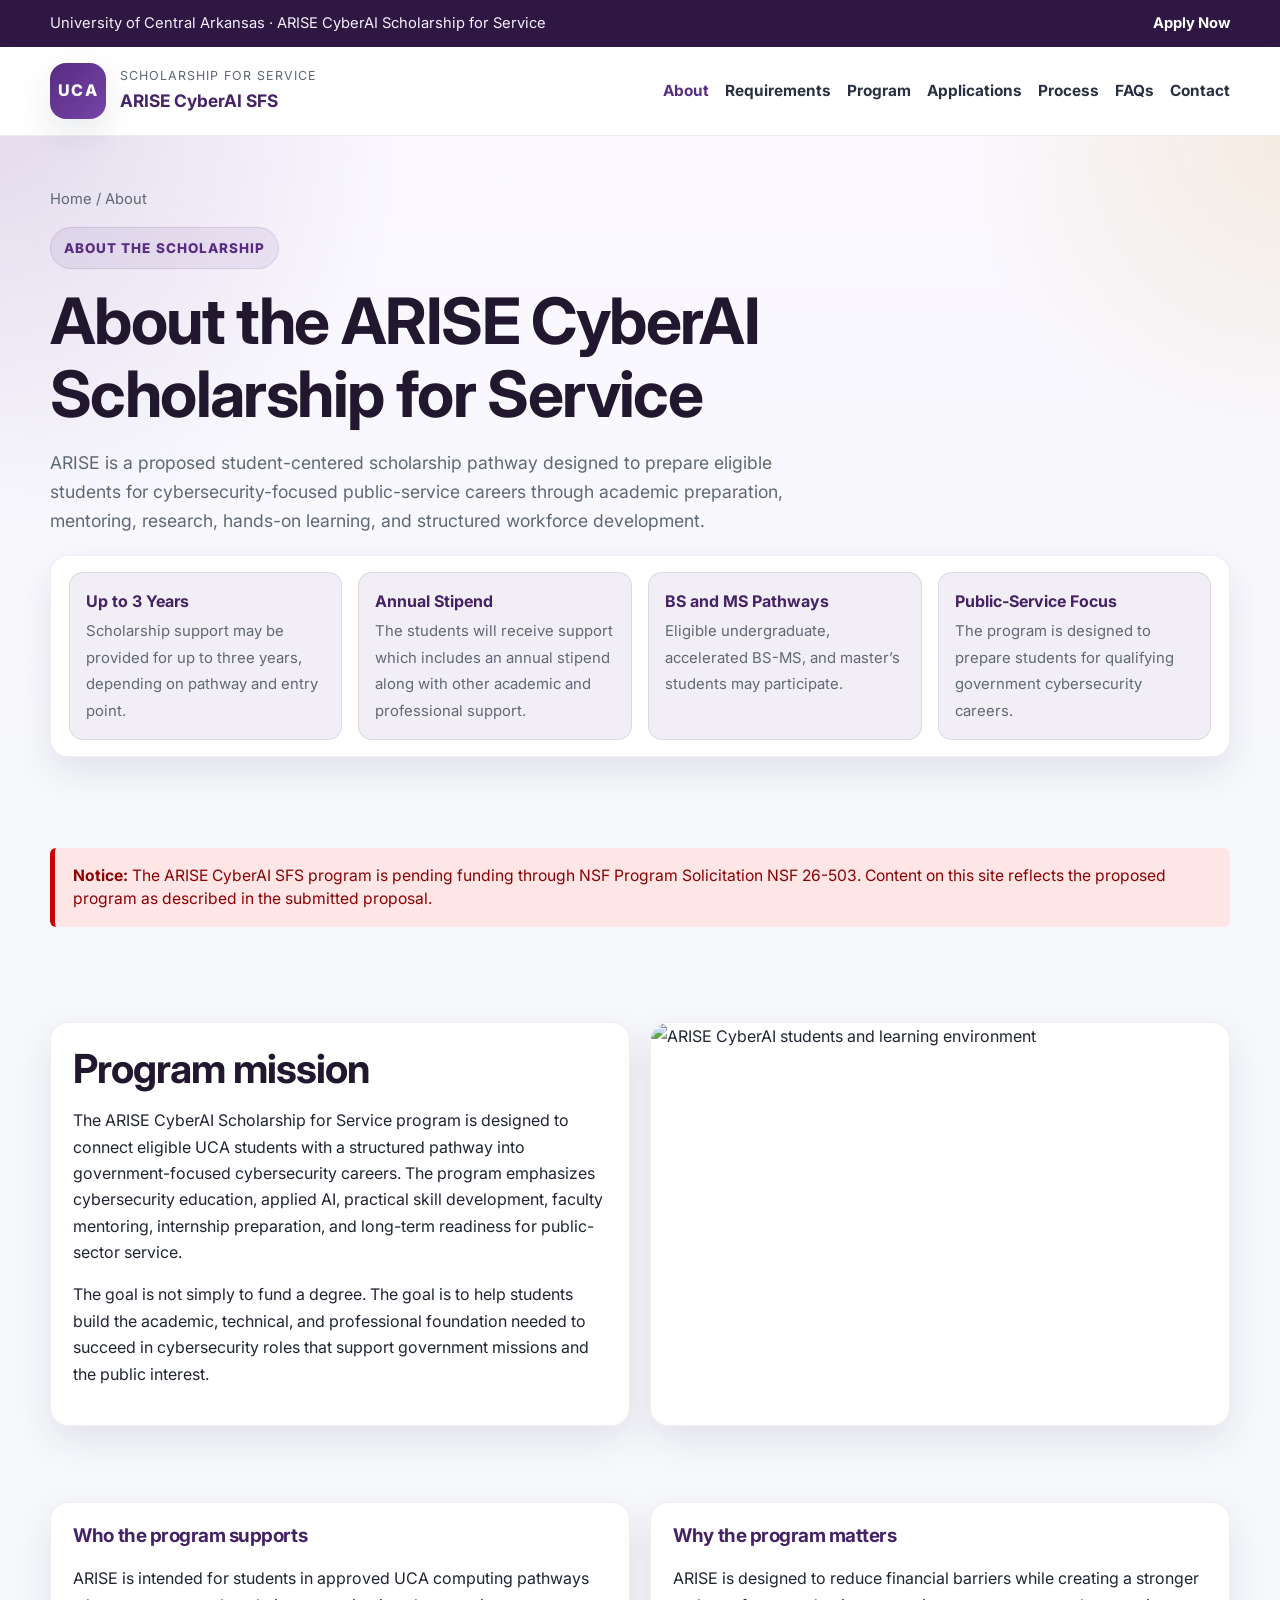
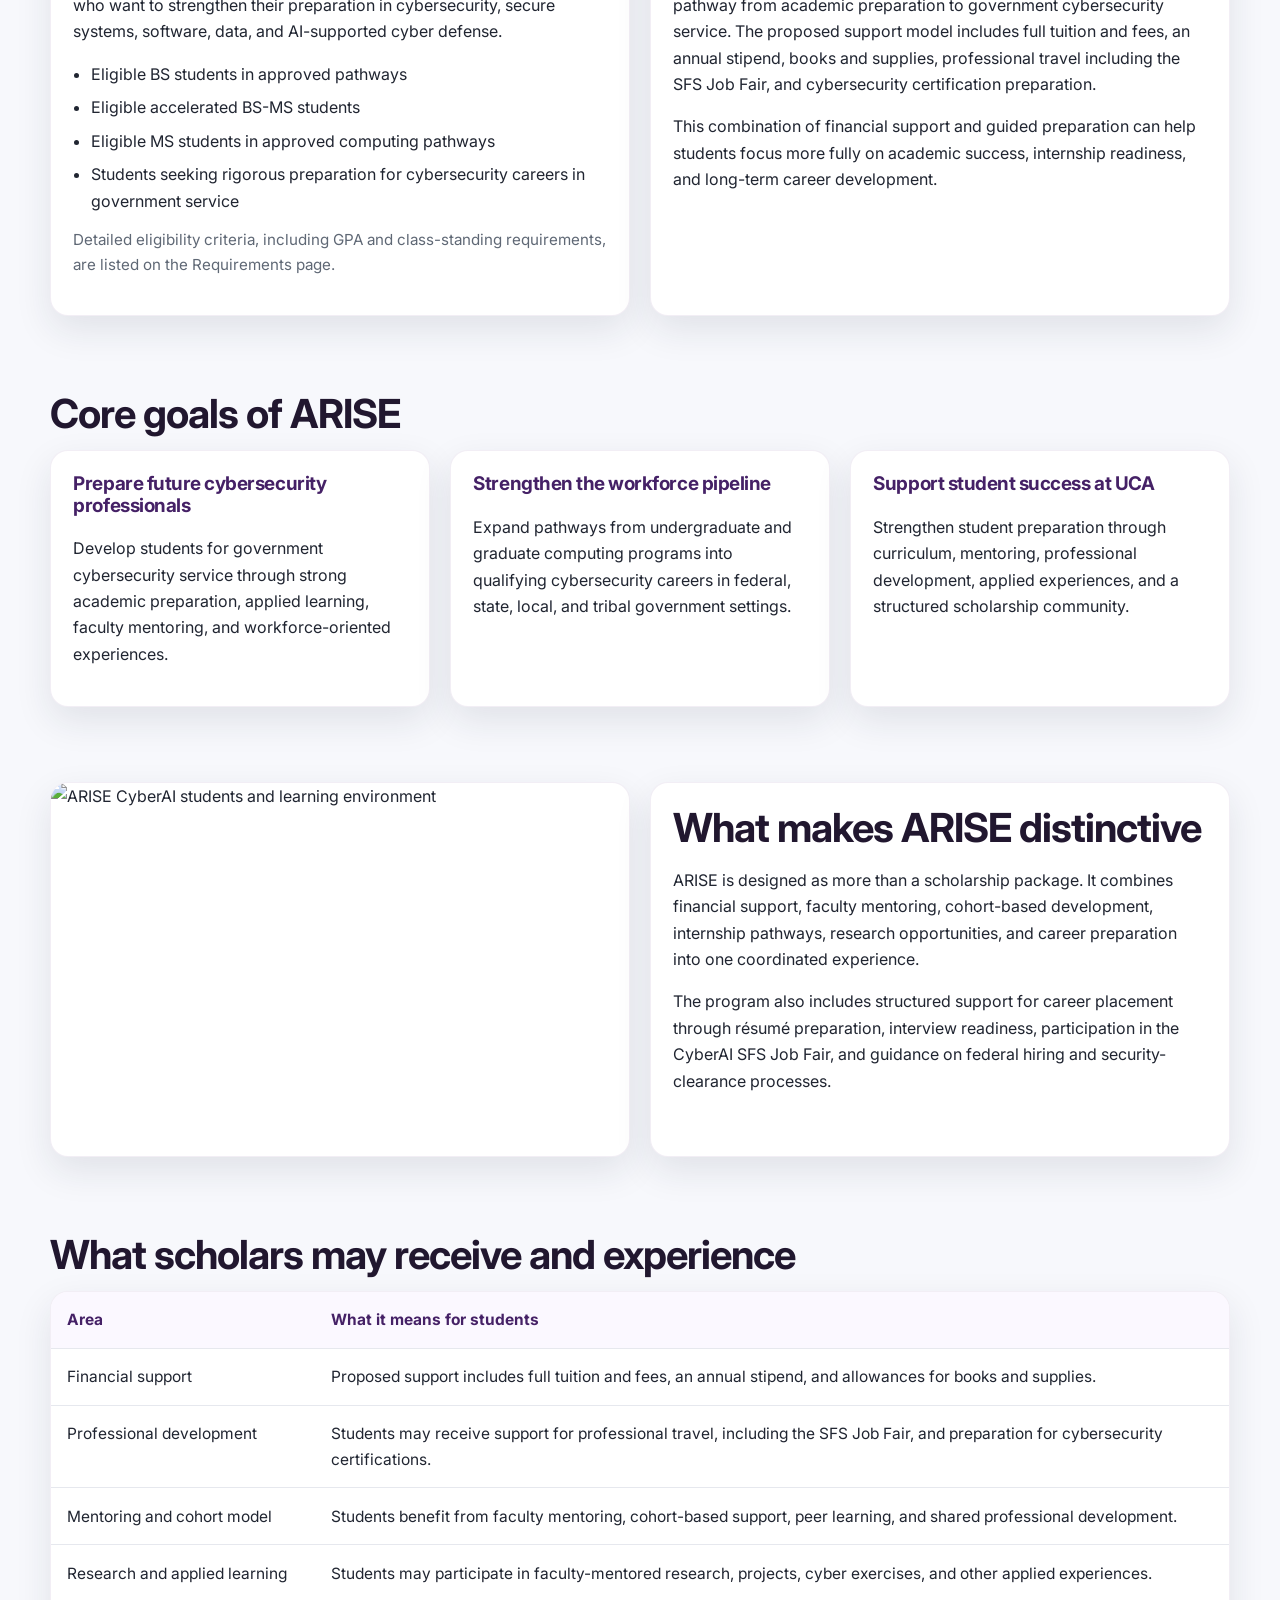
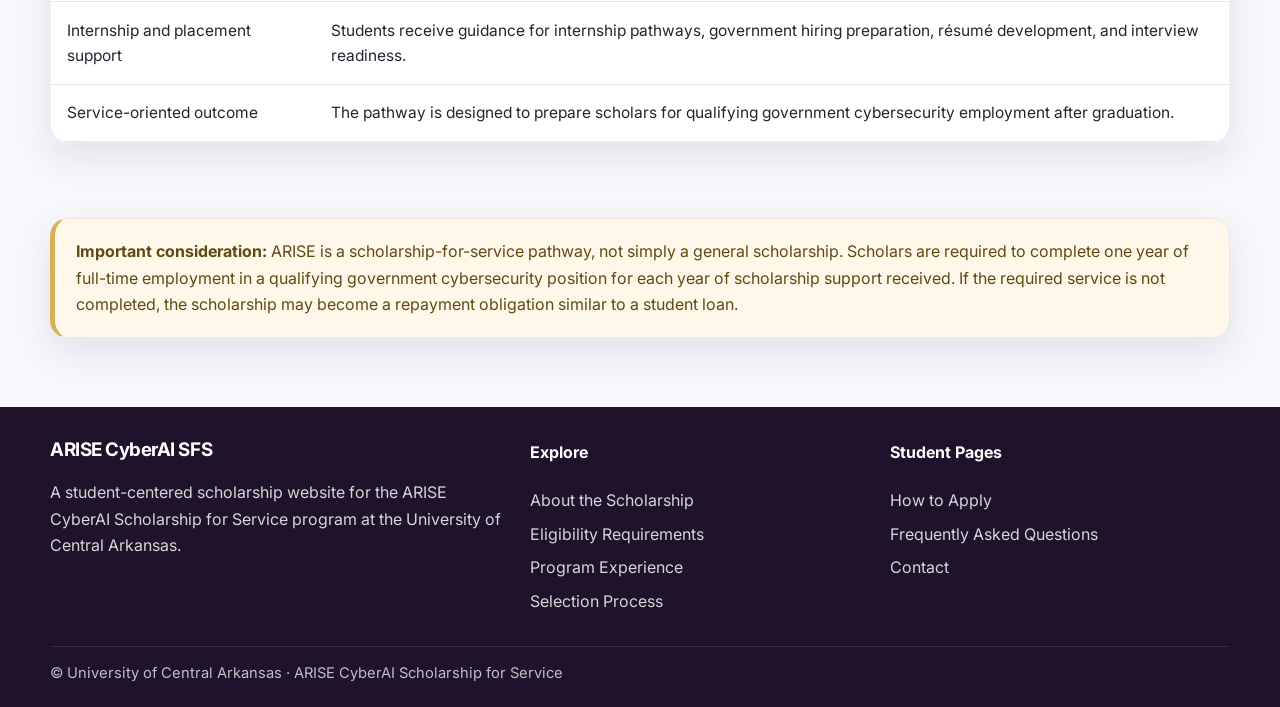
==== commit 8e6901e0: "Add files via upload" ====
--- a/about.html
+++ b/about.html
@@ -205,7 +205,7 @@
 
         <div class="photo-card">
           <img
-            src="https://images.unsplash.com/photo-1523240795612-9a054b0db644?auto=format&fit=crop&w=1200&q=80"
+            src="assets/images/UCA AI.png" alt="ARISE CyberAI students and learning environment">"
             alt="Students discussing academic and career planning"
           />
         </div>
@@ -283,7 +283,7 @@
       <div class="container split-feature">
         <div class="photo-card">
           <img
-            src="https://images.unsplash.com/photo-1516321318423-f06f85e504b3?auto=format&fit=crop&w=1200&q=80"
+            src="assets/images/UCA Bear 2.jpg" alt="ARISE CyberAI students and learning environment">
             alt="Students working together with laptops in a collaborative learning environment"
           />
         </div>
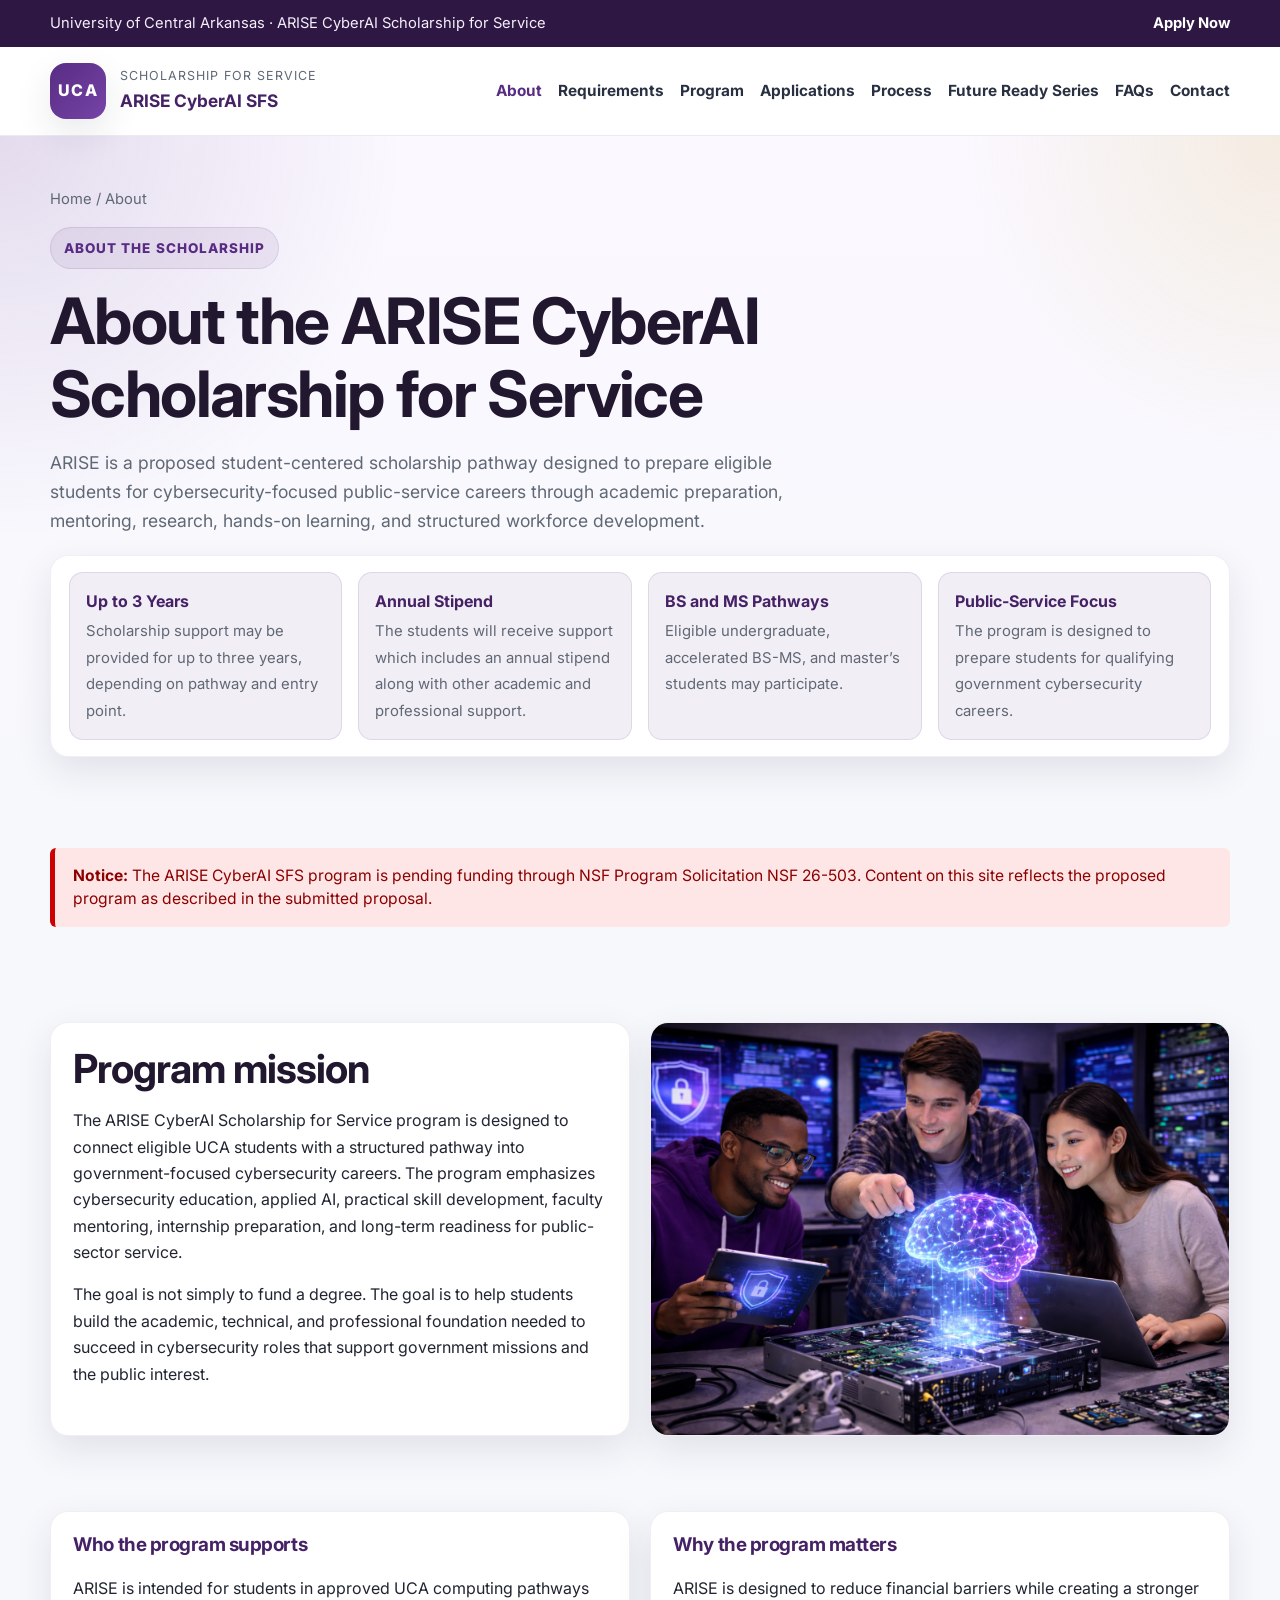
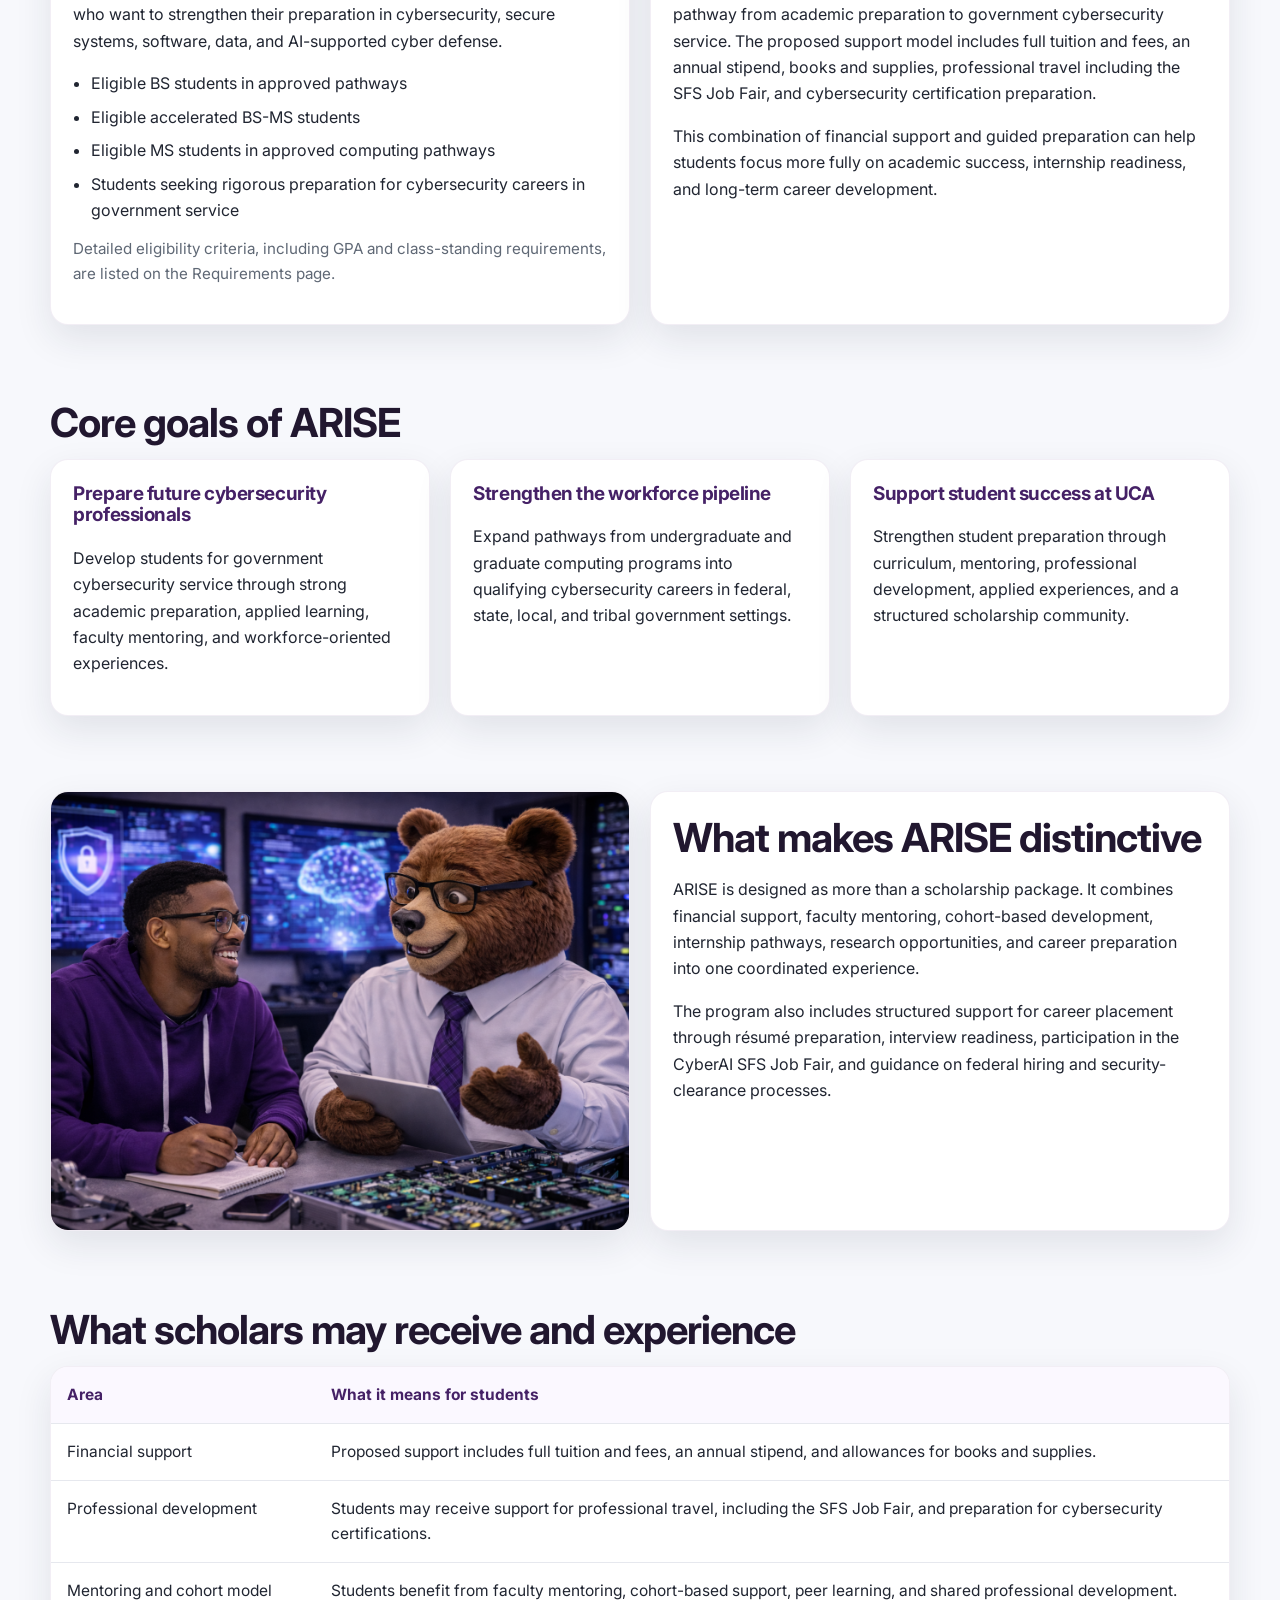
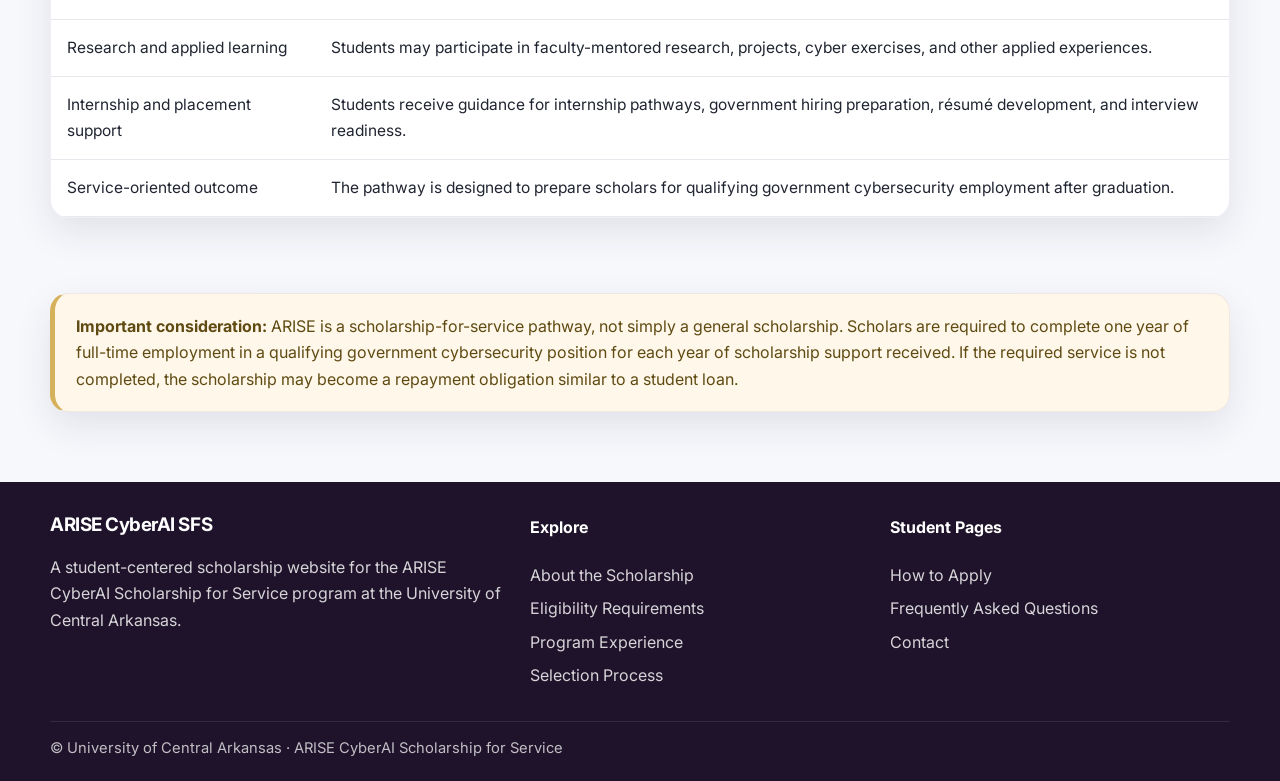
==== commit 9c4721cd: "Update about.html" ====
--- a/about.html
+++ b/about.html
@@ -136,6 +136,7 @@
           <li><a href="program.html">Program</a></li>
           <li><a href="applications.html">Applications</a></li>
           <li><a href="process.html">Process</a></li>
+          <li><a href="future-ready.html">Future Ready Series</a></li>
           <li><a href="faqs.html">FAQs</a></li>
           <li><a href="contact.html">Contact</a></li>
         </ul>
@@ -402,4 +403,4 @@
 
   <script src="script.js"></script>
 </body>
-</html>+</html>
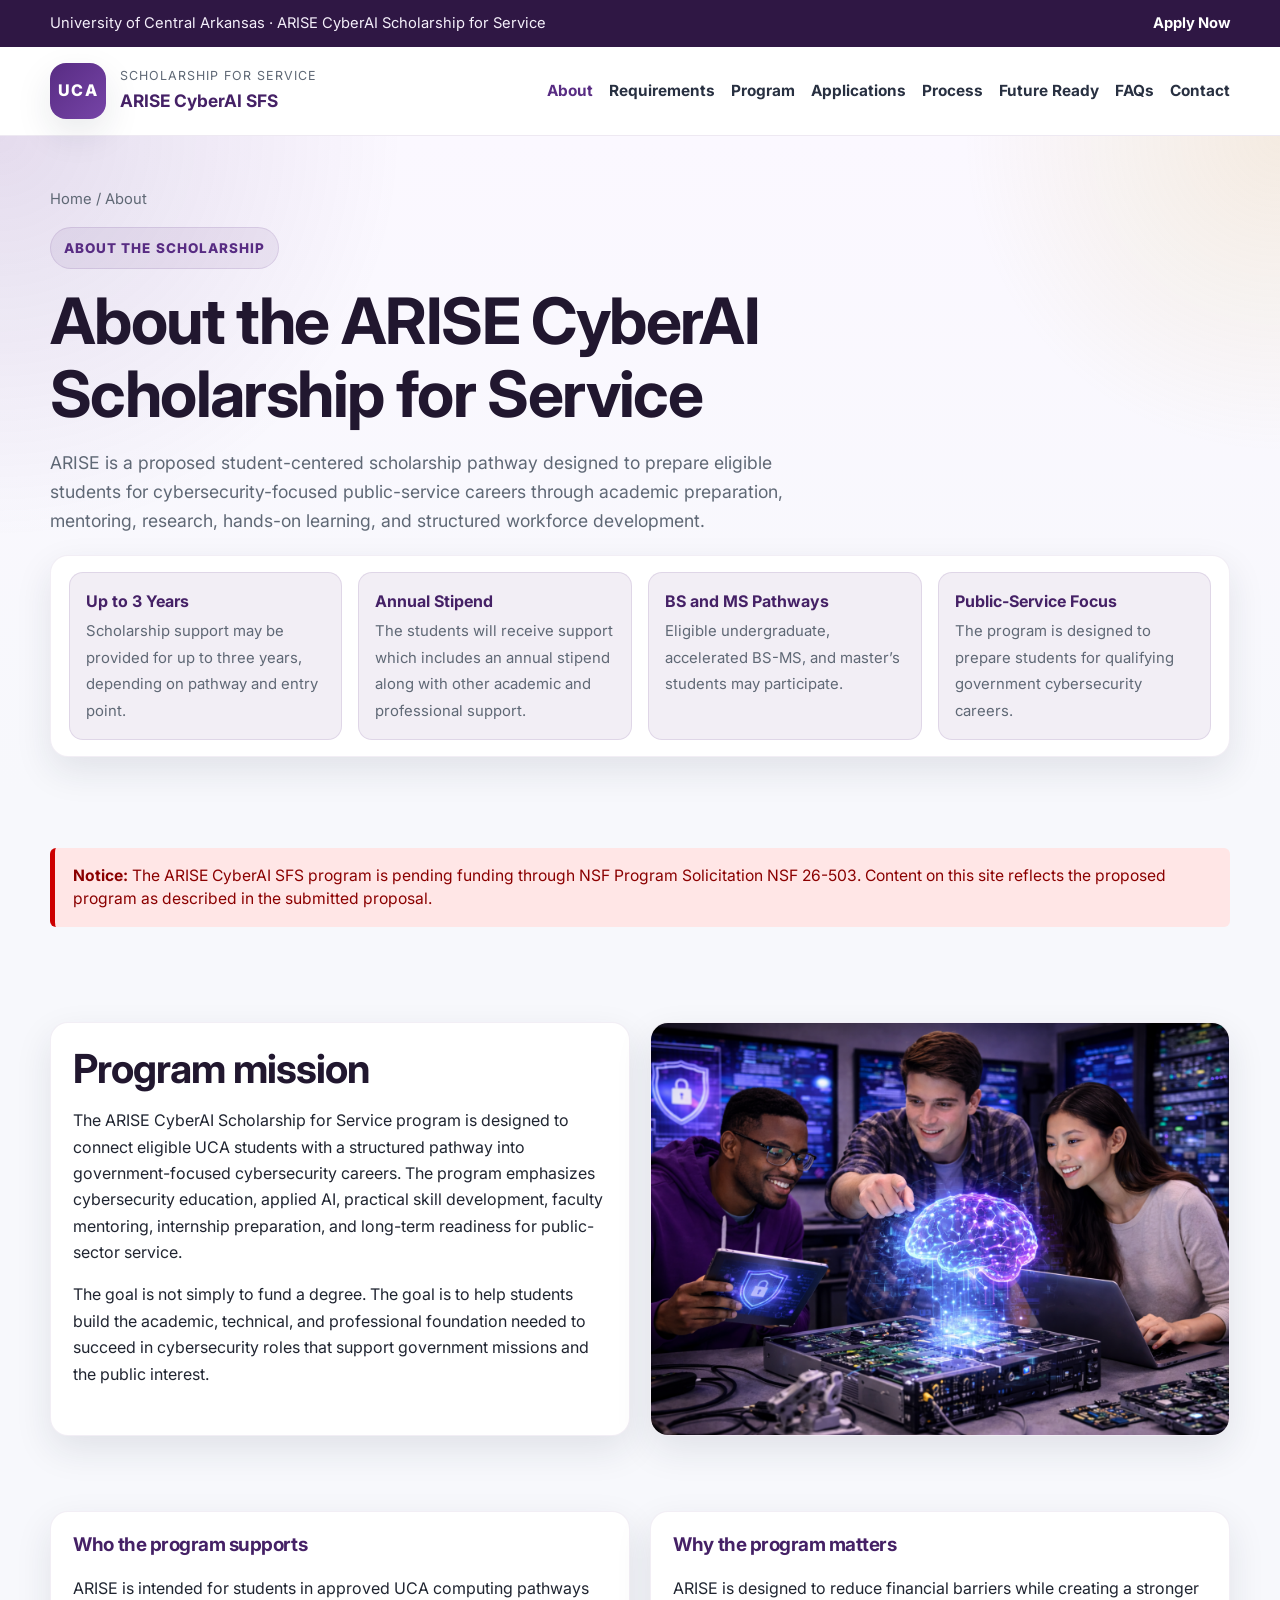
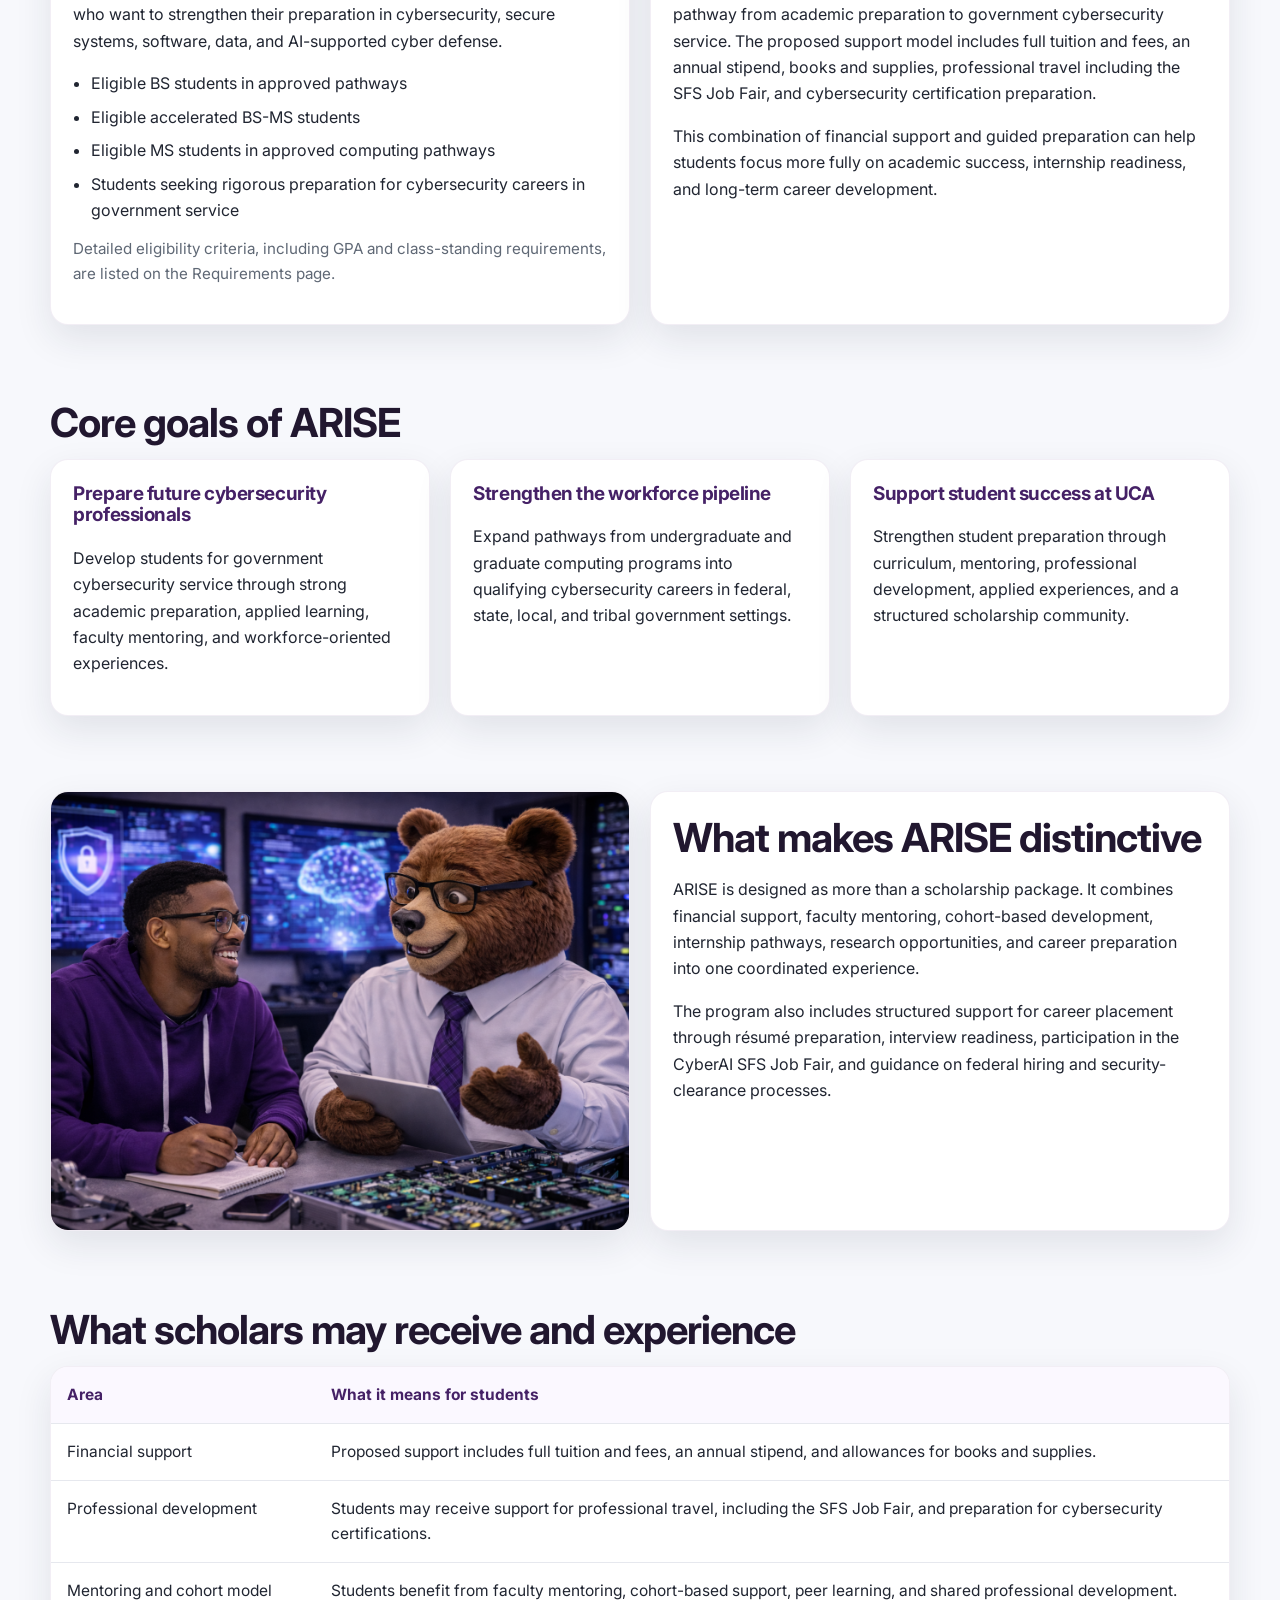
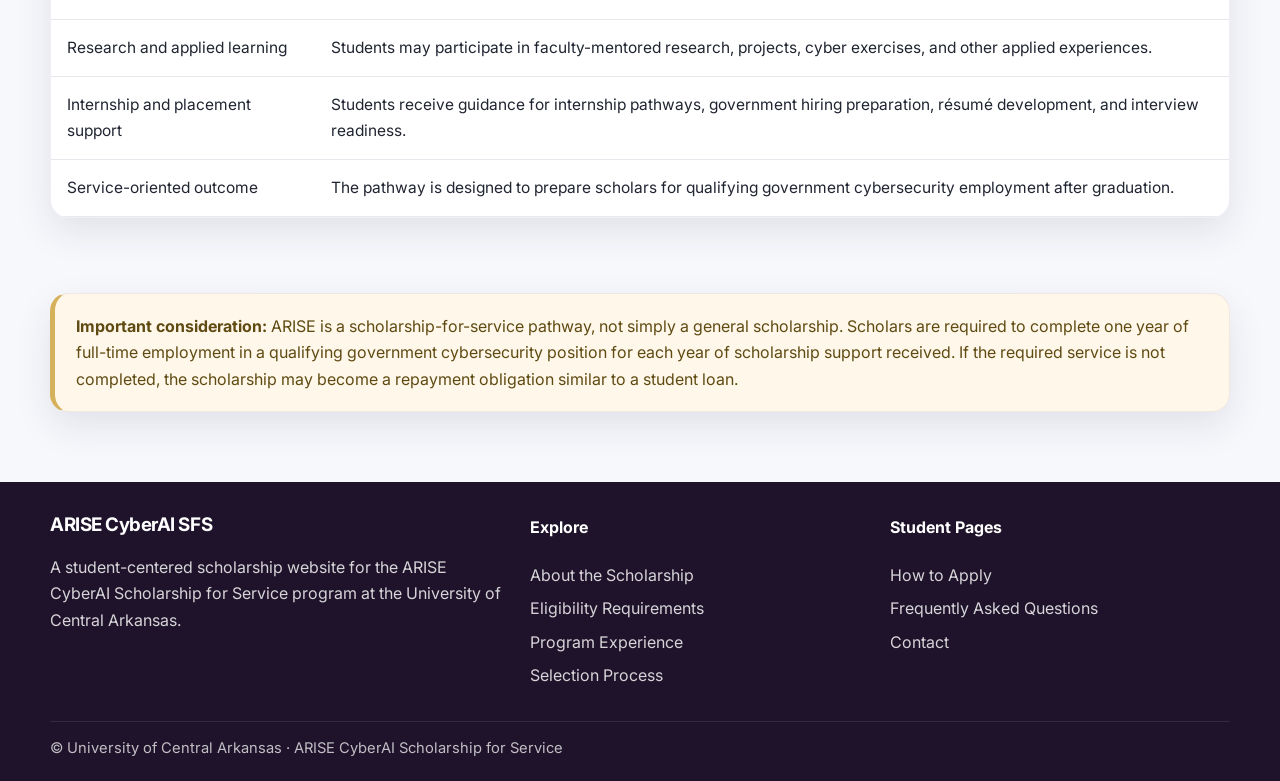
==== commit 72dabf5e: "Update about.html" ====
--- a/about.html
+++ b/about.html
@@ -136,7 +136,7 @@
           <li><a href="program.html">Program</a></li>
           <li><a href="applications.html">Applications</a></li>
           <li><a href="process.html">Process</a></li>
-          <li><a href="future-ready.html">Future Ready Series</a></li>
+          <li><a href="future-ready.html">Future Ready</a></li>
           <li><a href="faqs.html">FAQs</a></li>
           <li><a href="contact.html">Contact</a></li>
         </ul>
